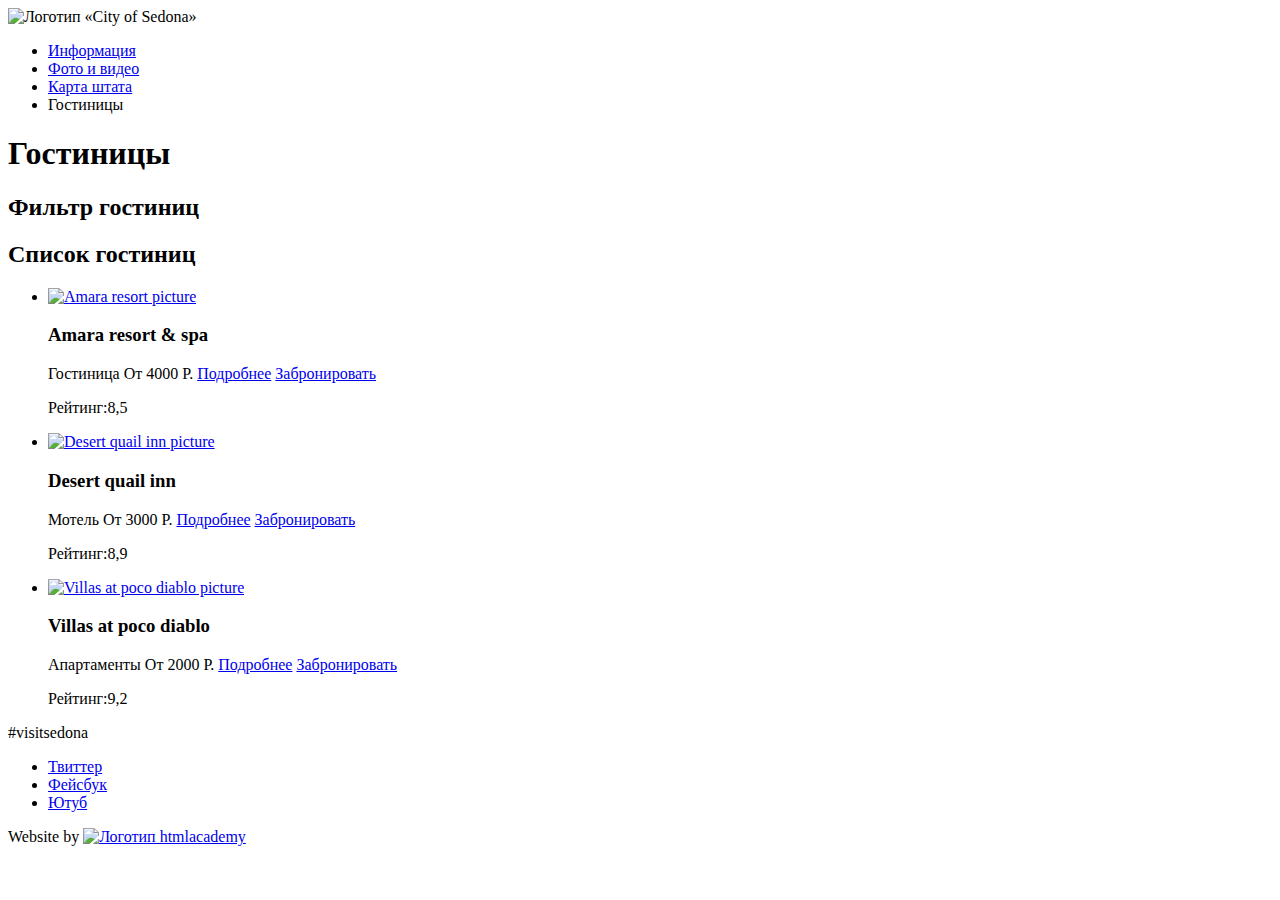
==== catalog.html @ 20806838 "редактирование разметки catalog.html" ====
<!DOCTYPE html>
<html lang="en">
<head>
	<meta charset="UTF-8">
	<title>Sedona-hotels</title>
</head>
<body>
  <div class="page-wrapper">
    <header class="main-header">
  	  <a class="main-header-logo">
	      <img src="#" width="" height="" alt="Логотип «City of Sedona»">
	    </a>
	    <nav class="main-naviagtion">
	      <ul class="site-navigation">
		  	  <li><a href="#">Информация</a></li>
		  	  <li><a href="#">Фото и видео</a></li>
		  	  <li><a href="#">Карта штата</a></li>
		  	  <li><a>Гостиницы</a></li>
		    </ul>
	    </nav>
    </header> 
  </div>
  <main>
  	<h1 class="page-title visually-hidden">Гостиницы</h1>
    <section class="hotel-filters">
      <h2 class="visually-hidden">Фильтр гостиниц</h2>
      <!-- Здесь будет форма -->
    </section>
   

    <section class="catalog" >
      <h2 class="visually-hidden">Список гостиниц</h2>
      <ul class="catalog-list">
        <li class="catalog-item">
          <a clas="catalog-item-image" href="#">
            <img src="#" width="" height="" alt="Amara resort picture">
          </a>
          <div class="catalog-item-info">
            <h3 class="catalog-item-title">Amara resort & spa</h3>
            Гостиница
            От 4000 Р.
            <a class="btn" href="#">Подробнее</a>
            <a class="btn btn-dark" href="#">Забронировать</a>
          </div>
          <p class="catalog-item-rating"><span class="catalog-item-stars"></span>Рейтинг:8,5</p>
        </li>
        <li class="catalog-item">
          <a href="#">
            <img src="#" width="" height="" alt="Desert quail inn picture">
          </a>
          <div class="catalog-item-info">
            <h3 class="catalog-item-title">Desert quail inn</h3>
            Мотель
            От 3000 Р.
            <a class="btn" href="#">Подробнее</a>
            <a class="btn btn-dark" href="#">Забронировать</a>
          </div>	
          <p class="catalog-item-rating"><span class="catalog-item-stars"></span>Рейтинг:8,9</p>
        </li>
        <li class="catalog-item">
          <a href="#">
            <img src="#" width="" height="" alt="Villas at poco diablo picture">
          </a>
          <div class="catalog-item-info">
            <h3 class="catalog-item-title">Villas at poco diablo</h3>
            Апартаменты
            От 2000 Р.
            <a class="btn" href="#">Подробнее</a>
            <a class="btn btn-dark" href="#">Забронировать</a>
          </div>	
          <p class="catalog-item-rating"><span class="catalog-item-stars"></span>Рейтинг:9,2</p>
        </li>
      </ul>
    </section>
  </main>
  <footer class="main-footer">
  	 <p class="footer-hashtag">#visitsedona</p>
      <div class="social-list">
  	    <ul>
  		  <li><a class="social-link social-link-tw" href="#">Твиттер</a></li>
  		  <li><a class="social-link social-link-fb" href="#">Фейсбук</a></li>
  		  <li><a class="social-link social-link-yt" href="#">Ютуб</a></li>
  		</ul>
      </div>
      <p class="footer-copyright">
      	Website by
      	<a class="main-footer-logo" href="https://htmlacademy.ru">
      		<img src="#"  width="" height="" alt="Логотип htmlacademy">
      	</a>
      </p>
  </footer>
</body>
</html>
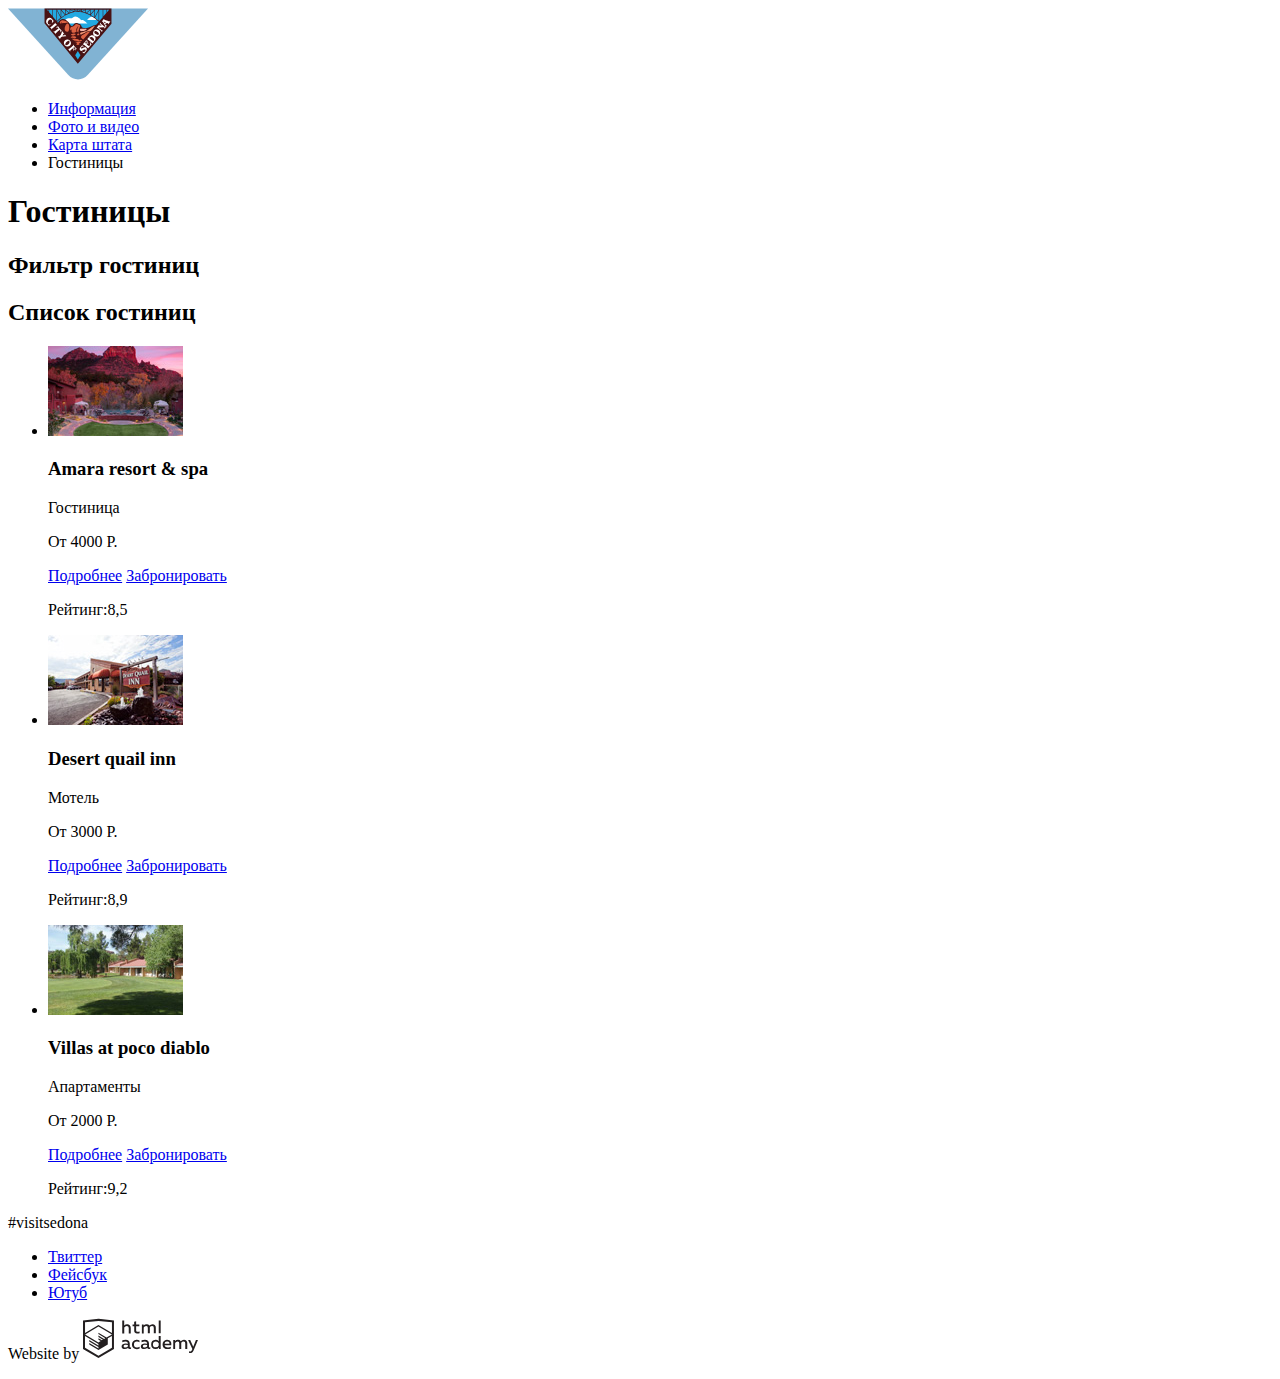
==== commit 7977774c: "catalog.html" ====
--- a/catalog.html
+++ b/catalog.html
@@ -8,7 +8,7 @@
   <div class="page-wrapper">
     <header class="main-header">
   	  <a class="main-header-logo">
-	      <img src="#" width="" height="" alt="Логотип «City of Sedona»">
+	      <img src="img/logo-sedona.svg" width="140" height="72" alt="Логотип «City of Sedona»">
 	    </a>
 	    <nav class="main-naviagtion">
 	      <ul class="site-navigation">
@@ -32,13 +32,13 @@
       <h2 class="visually-hidden">Список гостиниц</h2>
       <ul class="catalog-list">
         <li class="catalog-item">
-          <a clas="catalog-item-image" href="#">
-            <img src="#" width="" height="" alt="Amara resort picture">
+          <a class="catalog-item-image" href="#">
+            <img src="img/amara-hotel.jpg" width="135" height="90" alt="Amara resort picture">
           </a>
           <div class="catalog-item-info">
             <h3 class="catalog-item-title">Amara resort & spa</h3>
-            Гостиница
-            От 4000 Р.
+            <p>Гостиница</p>
+            <p>От 4000 Р.</p>
             <a class="btn" href="#">Подробнее</a>
             <a class="btn btn-dark" href="#">Забронировать</a>
           </div>
@@ -46,12 +46,12 @@
         </li>
         <li class="catalog-item">
           <a href="#">
-            <img src="#" width="" height="" alt="Desert quail inn picture">
+            <img src="img/desert-hotel.jpg" width="135" height="90" alt="Desert quail inn picture">
           </a>
           <div class="catalog-item-info">
             <h3 class="catalog-item-title">Desert quail inn</h3>
-            Мотель
-            От 3000 Р.
+            <p>Мотель</p>
+            <p>От 3000 Р.</p>
             <a class="btn" href="#">Подробнее</a>
             <a class="btn btn-dark" href="#">Забронировать</a>
           </div>	
@@ -59,12 +59,12 @@
         </li>
         <li class="catalog-item">
           <a href="#">
-            <img src="#" width="" height="" alt="Villas at poco diablo picture">
+            <img src="img/villas-hotel.jpg" width="135" height="90" alt="Villas at poco diablo picture">
           </a>
           <div class="catalog-item-info">
             <h3 class="catalog-item-title">Villas at poco diablo</h3>
-            Апартаменты
-            От 2000 Р.
+            <p>Апартаменты</p>
+            <p>От 2000 Р.</p>
             <a class="btn" href="#">Подробнее</a>
             <a class="btn btn-dark" href="#">Забронировать</a>
           </div>	
@@ -76,7 +76,7 @@
   <footer class="main-footer">
   	 <p class="footer-hashtag">#visitsedona</p>
       <div class="social-list">
-  	    <ul>
+  	    <ul class="social-list">
   		  <li><a class="social-link social-link-tw" href="#">Твиттер</a></li>
   		  <li><a class="social-link social-link-fb" href="#">Фейсбук</a></li>
   		  <li><a class="social-link social-link-yt" href="#">Ютуб</a></li>
@@ -84,8 +84,8 @@
       </div>
       <p class="footer-copyright">
       	Website by
-      	<a class="main-footer-logo" href="https://htmlacademy.ru">
-      		<img src="#"  width="" height="" alt="Логотип htmlacademy">
+      	<a href="https://htmlacademy.ru">
+      		<img src="img/logo-htmlacademy.svg"  width="115" height="41" alt="Логотип htmlacademy">
       	</a>
       </p>
   </footer>
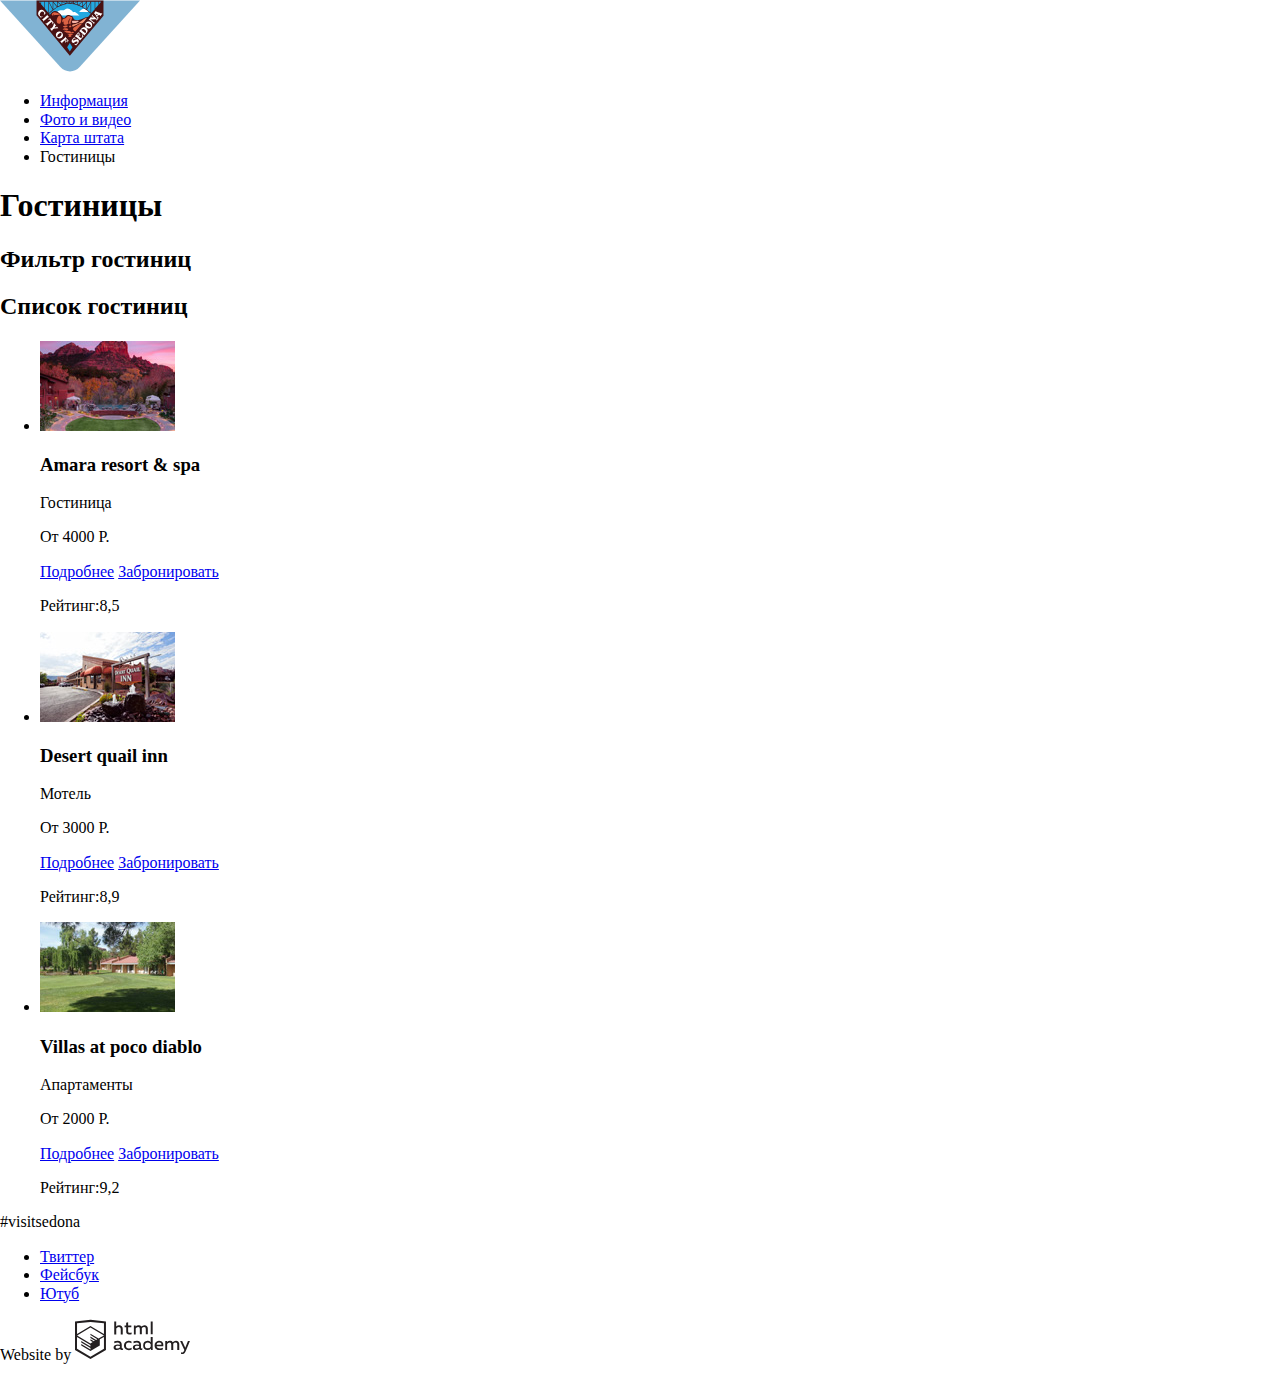
==== commit 2d370bc1: "13. Основное задание: начинаем базовую стилизацию личного проекта" ====
--- a/catalog.html
+++ b/catalog.html
@@ -3,6 +3,9 @@
 <head>
 	<meta charset="UTF-8">
 	<title>Sedona-hotels</title>
+  <link href="https://fonts.googleapis.com/css?family=PT+Sans:400,700&amp;subset=cyrillic" rel="stylesheet">
+  <link rel="stylesheet" href="css/normalize.css">
+  <link rel="stylesheet" href="css/style.css">
 </head>
 <body>
   <div class="page-wrapper">
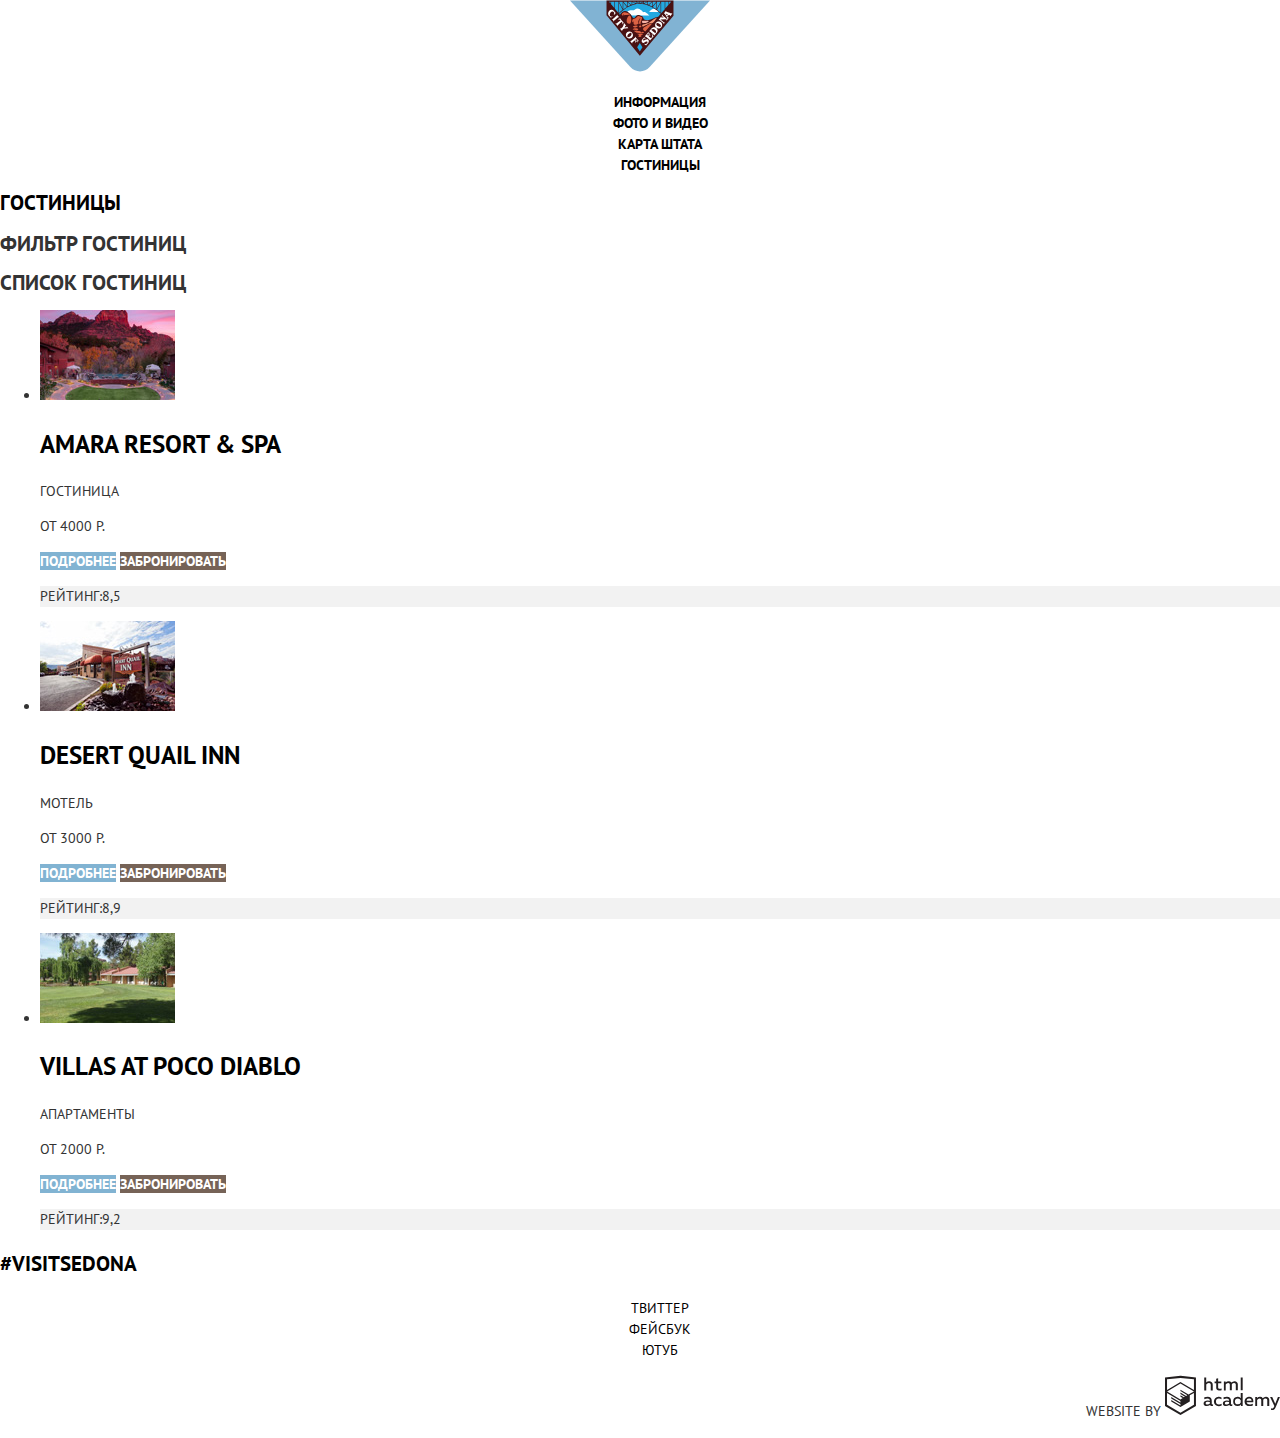
==== commit c38a7856: "13. Основное задание: начинаем базовую стилизацию личного проекта" ====
--- a/catalog.html
+++ b/catalog.html
@@ -39,7 +39,9 @@
             <img src="img/amara-hotel.jpg" width="135" height="90" alt="Amara resort picture">
           </a>
           <div class="catalog-item-info">
-            <h3 class="catalog-item-title">Amara resort & spa</h3>
+            <a class="catalog-item-title" href="#">
+              <h3 >Amara resort & spa</h3>
+            </a>
             <p>Гостиница</p>
             <p>От 4000 Р.</p>
             <a class="btn" href="#">Подробнее</a>
@@ -52,7 +54,9 @@
             <img src="img/desert-hotel.jpg" width="135" height="90" alt="Desert quail inn picture">
           </a>
           <div class="catalog-item-info">
-            <h3 class="catalog-item-title">Desert quail inn</h3>
+            <a class="catalog-item-title" href="#">
+              <h3>Desert quail inn</h3>
+            </a>
             <p>Мотель</p>
             <p>От 3000 Р.</p>
             <a class="btn" href="#">Подробнее</a>
@@ -65,7 +69,9 @@
             <img src="img/villas-hotel.jpg" width="135" height="90" alt="Villas at poco diablo picture">
           </a>
           <div class="catalog-item-info">
-            <h3 class="catalog-item-title">Villas at poco diablo</h3>
+            <a class="catalog-item-title" href="">
+              <h3>Villas at poco diablo</h3>
+            </a>
             <p>Апартаменты</p>
             <p>От 2000 Р.</p>
             <a class="btn" href="#">Подробнее</a>
@@ -78,7 +84,7 @@
   </main>
   <footer class="main-footer">
   	 <p class="footer-hashtag">#visitsedona</p>
-      <div class="social-list">
+      <div class="footer-social">
   	    <ul class="social-list">
   		  <li><a class="social-link social-link-tw" href="#">Твиттер</a></li>
   		  <li><a class="social-link social-link-fb" href="#">Фейсбук</a></li>
--- a/css/style.css
+++ b/css/style.css
@@ -0,0 +1,211 @@
+body {
+  margin: 0;
+  padding: 0;
+
+  font-family: 'PT Sans', 'Arial', sans-serif;
+  font-size: 14px;
+  line-height: 21px;
+  font-weight: 400;
+  color: #333333;
+  text-transform: uppercase;
+}
+
+a {
+  text-decoration: none;
+}
+
+.btn {
+  font-weight: 700;
+  color: #ffffff;
+  background-color: #81b3d2;
+}
+
+.btn:hover,
+.btn:focus {
+  background-color: #669ec0;
+}
+
+.btn:active {
+  background-color: #5496bd;
+}
+
+
+.btn-dark {
+  background-color: #766357;
+}
+
+
+.btn-dark:hover,
+.btn-dark:focus {
+  background-color: #604e43;
+}
+
+.btn-dark:active {
+  background-color: #503e33;
+}
+
+.page-wrapper {
+  text-align: center;
+}
+
+
+.site-navigation {
+  font-weight: 700;
+  color: #000000;
+  list-style: none;
+
+  background-color: #ffffff;
+}
+
+.site-navigation a {
+  color: #000000;
+}
+
+
+
+.site-navigation a:hover,
+.site-navigation a:focus {
+  color: #81b3d2;
+}
+
+.site-navigation a:active {
+  color: rgba(0, 0, 0, 0.3);
+}
+
+.welcome {
+  background-image: url(../img/welcome-bg.jpg); 
+  background-size: cover;
+}
+
+.page-title {
+  font-size: 21px;
+  line-height: 26px;
+  font-weight: 700;
+  color: #000000;
+}
+
+.intro {
+  text-align: center;
+}
+
+.intro p {
+  line-height: 26px;
+}
+
+.booking {
+  text-align: center;
+}
+
+.booking-title {
+  font-size: 30px;
+  line-height: 36px;
+  font-weight: 700;
+  color: #000000;
+}
+
+.booking p {
+  line-height: 24px;
+}
+
+.booking-btn {
+  font-size: 21px;
+  line-height: 26px;
+}
+
+
+.booking-search {
+  line-height: 26px;
+  font-weight: 700;
+  color: #000000;
+}
+
+.booking-field input,
+.booking-field-half input {
+  font: inherit;
+  text-transform: uppercase;
+
+  border: 2px solid #f2f2f2;
+  background-color: #f2f2f2;
+}
+
+.booking-field input:hover,
+.booking-field-half input:hover {
+  border: 2px solid #ebebeb;
+  background-color: #ebebeb;
+}
+
+.booking-field input:focus,
+.booking-field-half input:focus {
+  outline: none;
+  border: 2px solid #e5e5e5;
+  background-color: #ffffff;
+
+}
+
+.booking-form-btn {
+  font-size: 21px;
+  line-height: 26px;
+  font-weight: 700;
+  color: #ffffff;
+
+  border: none;
+  background-color: #81b3d2;
+}
+
+.booking-form-btn:hover,
+.booking-form-btn:focus{
+  background-color: #669ec0;
+}
+
+.booking-form-btn:active {
+  background-color: #5496bd;
+}
+
+.footer-hashtag {
+  font-size: 21px;
+  line-height: 26px;
+  font-weight: 700;
+  color: #000000;
+}
+
+.footer-social {
+  text-align: center;
+}
+
+.social-link {
+  color: #000000;
+}
+
+.social-list  {
+  list-style: none;
+}
+
+
+.footer-copyright {
+  line-height: 26px;
+  text-align: right;
+}
+
+.copyright:hover {
+  color: #81b3d2;
+}
+
+.catalog-item-title {
+  font-size: 21px;
+  line-height: 26px;
+  color: #000000;
+}
+
+.catalog-item-title:hover,
+.catalog-item-title:focus {
+  color: #81b3d2; 
+}
+
+.catalog-item-title:active {
+  color: rgba(0, 0, 0, 0.3);
+}
+
+
+.catalog-item-rating {
+  background-color: #f2f2f2;
+}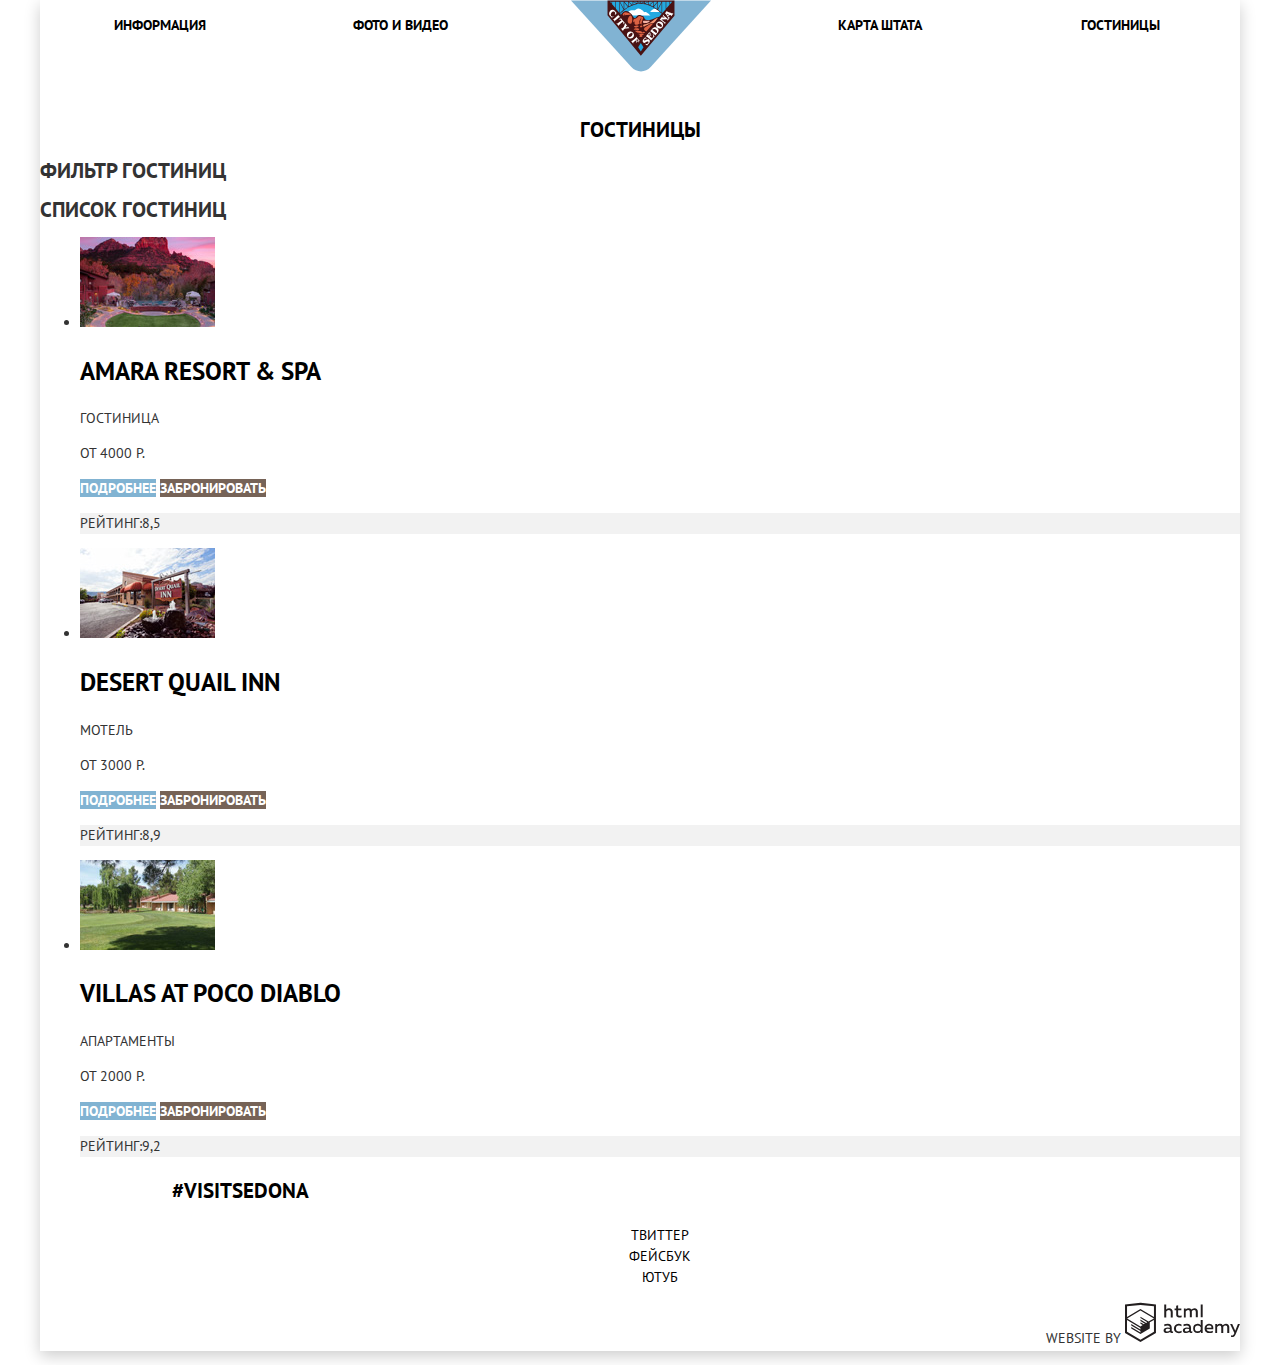
==== commit 168b3ccf: "первая отправка на предзащиту" ====
--- a/catalog.html
+++ b/catalog.html
@@ -22,12 +22,12 @@
 		    </ul>
 	    </nav>
     </header> 
-  </div>
   <main>
   	<h1 class="page-title visually-hidden">Гостиницы</h1>
     <section class="hotel-filters">
       <h2 class="visually-hidden">Фильтр гостиниц</h2>
       <!-- Здесь будет форма -->
+      
     </section>
    
 
@@ -98,5 +98,6 @@
       	</a>
       </p>
   </footer>
+  </div>
 </body>
 </html>--- a/css/style.css
+++ b/css/style.css
@@ -10,6 +10,7 @@
   text-transform: uppercase;
 }
 
+
 a {
   text-decoration: none;
 }
@@ -29,11 +30,9 @@
   background-color: #5496bd;
 }
 
-
 .btn-dark {
   background-color: #766357;
 }
-
 
 .btn-dark:hover,
 .btn-dark:focus {
@@ -45,11 +44,29 @@
 }
 
 .page-wrapper {
-  text-align: center;
-}
-
+  /*text-align: center;*/
+  position: relative;
+  width: 1200px;
+  margin: 0 auto;
+  box-shadow: 0 5px 15px 0 rgba(0, 1, 1, 0.2);
+}
+
+.main-header-logo {
+  position: absolute;
+  left: 50%;
+  margin-left: -69px;
+}
+
+/*.main-navigation {
+  position: relative;
+}*/
 
 .site-navigation {
+  margin: 0;
+  padding-left: 0;
+  display: flex;
+  flex-wrap: wrap;
+
   font-weight: 700;
   color: #000000;
   list-style: none;
@@ -57,11 +74,20 @@
   background-color: #ffffff;
 }
 
+.site-navigation li {
+  width: 240px;
+  padding-top: 15px;
+  padding-bottom: 20px;
+  text-align: center;
+}
+
+.site-navigation li:nth-child(3) {
+  margin: 0 0 0 auto;
+}
+
 .site-navigation a {
   color: #000000;
 }
-
-
 
 .site-navigation a:hover,
 .site-navigation a:focus {
@@ -73,30 +99,161 @@
 }
 
 .welcome {
-  background-image: url(../img/welcome-bg.jpg); 
-  background-size: cover;
+  margin: 0;
+  background-image: url("../img/picture-mask.png"), url(../img/welcome-bg.jpg); 
+  background-repeat: no-repeat;
+  background-position: 0 451px, 0 -56px;
+  padding-top: 76px;
+  min-height: 433px;
+  text-align: center;
+}
+
+.intro {
+  text-align: center;
+}
+
+.intro p {
+  margin: 0;
+  margin-top: 28px;
+  line-height: 26px;
 }
 
 .page-title {
-  font-size: 21px;
-  line-height: 26px;
-  font-weight: 700;
-  color: #000000;
-}
-
-.intro {
-  text-align: center;
-}
-
-.intro p {
-  line-height: 26px;
-}
+  width: 440px;
+  margin: 0 auto;
+  text-align: center;
+  padding-top: 61px;
+
+  font-size: 21px;
+  line-height: 26px;
+  font-weight: 700;
+  color: #000000;
+}
+
+.features {
+  margin: 0;
+  text-align: center;
+}
+
+.features p {
+  font-weight: 400;
+  color: #333333;
+}
+
+.features-item-big {
+  display: flex;
+  flex-wrap: wrap;
+  min-height: 256px;
+}
+
+.features-item-description {
+  box-sizing: border-box;
+  padding: 40px 60px 59px;
+  width: 400px;
+  background-color: #81b3d2;
+}
+
+.features-item-description h3 {
+  font-size: 21px;
+  line-height: 21px;
+  font-weight: 700;
+  color: #ffffff;
+  margin: 0;
+}
+
+.features-item-description p {
+  font-size: 14px;
+  line-height: 21px;
+  font-weight: 400;
+  color: #ffffff;
+}
+
+.features-item-img {
+  width: 800px;
+}
+
+.features-item-img img {
+  display: block;
+}
+
+.features-item-small {
+  box-sizing: border-box;
+  padding: 50px 71px 63px;
+  width: 400px;
+  background-color: #eeeeee;
+}
+
+.features-item-small h3 {
+  font-size: 21px;
+  line-height: 21px;
+  font-weight: 700;
+  margin: 0;
+}
+
+.features-list {
+  display: flex;
+  flex-wrap: wrap;
+  list-style: none;
+  padding-left: 0;
+  margin: 0;
+}
+
+.features-secondary-list {
+  padding: 0;
+  list-style: none;
+  display: flex;
+}
+
+.secondary-list {
+  display: flex;
+    flex-wrap: wrap;
+    margin: 0;
+    padding-left: 0;
+    list-style: none;
+    background-color: #ffffff;
+}
+
+.secondary-list-item {
+  box-sizing: border-box;
+    padding: 161px 55px 85px;
+    width: 400px;
+}
+
+.secondary-list-item h4 {
+  font-size: 21px;
+  line-height: 21px;
+  font-weight: 700;
+  margin: 0;
+}
+
+.secondary-list li:first-child {
+  background-image: url("../img/house-symbol.svg");
+  background-repeat: no-repeat;
+  background-position: 50% 60px;
+}
+
+.secondary-list li:nth-child(2) {
+  background-image: url("../img/burger-symbol.svg");
+  background-repeat: no-repeat;
+  background-position: 50% 60px;
+}
+
+.secondary-list li:last-child {
+  background-image: url("../img/gift-symbol.svg");
+  background-repeat: no-repeat;
+  background-position: 50% 60px;
+}
+
+
+
 
 .booking {
   text-align: center;
 }
 
 .booking-title {
+  margin-top: 47px;
+
   font-size: 30px;
   line-height: 36px;
   font-weight: 700;
@@ -108,16 +265,35 @@
 }
 
 .booking-btn {
-  font-size: 21px;
-  line-height: 26px;
+  margin: 0;
+  margin-top: 47px;
+  width: 568px;
+  height: 86px;
+
+  font-size: 21px;
+  line-height: 26px;
+  text-transform: uppercase;
+
+  border: none;
 }
 
 
 .booking-search {
-  line-height: 26px;
-  font-weight: 700;
-  color: #000000;
-}
+  margin: 0 auto;
+  width: 568px;
+  height: 395px;
+  position: relative;
+
+  background-color: #ffffff;
+  line-height: 26px;
+  box-shadow: 0 7px 15px 0 rgba(0, 1, 1, 0.15); 
+}
+
+.booking-field label {
+ padding-left: 55px;
+}
+
+
 
 .booking-field input,
 .booking-field-half input {
@@ -143,17 +319,23 @@
 }
 
 .booking-form-btn {
+  width: 458px;
+  height: 58px;
+  margin-left: 55px;
+  margin-top: 55px;
+
   font-size: 21px;
   line-height: 26px;
   font-weight: 700;
   color: #ffffff;
+  text-transform: uppercase;
 
   border: none;
   background-color: #81b3d2;
 }
 
 .booking-form-btn:hover,
-.booking-form-btn:focus{
+.booking-form-btn:focus {
   background-color: #669ec0;
 }
 
@@ -162,6 +344,9 @@
 }
 
 .footer-hashtag {
+  width: 400px;
+  text-align: center;
+
   font-size: 21px;
   line-height: 26px;
   font-weight: 700;
@@ -182,14 +367,67 @@
 
 
 .footer-copyright {
+
   line-height: 26px;
   text-align: right;
 }
 
-.copyright:hover {
-  color: #81b3d2;
-}
-
+
+.hotel-filter-group input[type="checkbox"]:checked,
+.hotel-filter-group input[type="checkbox"]:not(:checked) {
+    position: absolute;
+    left: -9999px;
+}
+
+.hotel-filter-group input[type="checkbox"]:checked + label,
+.hotel-filter-group input[type="checkbox"]:not(:checked) + label,
+.hotel-filter-group input[type="radio"]:checked + label,
+.hotel-filter-group input[type="radio"]:not(:checked) + label {
+
+    position: relative;
+    padding-left: 53px;
+    padding-top: 2px;
+    line-height: 20px;
+    cursor: pointer;
+    margin-bottom: 26px;
+}
+
+.hotel-filter-group input[type="checkbox"]:checked + label:before,
+.hotel-filter-group input[type="checkbox"]:not(:checked) + label:before {
+    content: "";
+    position: absolute;
+    left: 14px;
+    top: 3px;
+    width: 25px;
+    height: 25px;
+    background: url(../img/checkbox-off.svg) no-repeat;
+
+}
+
+.hotel-filter-group input[type="checkbox"]:checked + label:after,
+.hotel-filter-group input[type="checkbox"]:not(:checked) + label:after {
+    content: "";
+    position: absolute;
+    left: 14px;
+    top: 3px;
+    width: 25px;
+    height: 25px;
+    background: url(../img/checkbox-on.svg) no-repeat;
+}
+
+.hotel-filter-group input[type="checkbox"]:not(:checked) + label:after {
+    opacity: 0;
+}
+
+.hotel-filter-group input[type="checkbox"]:checked + label:after {
+    opacity: 1;
+}
+
+/****/
+.hotel-filter-group label {
+    display: block;
+    position: relative;
+}
 .catalog-item-title {
   font-size: 21px;
   line-height: 26px;
@@ -208,4 +446,24 @@
 
 .catalog-item-rating {
   background-color: #f2f2f2;
-}+}
+
+
+/*сетка
+.site-navigation {
+  display:flex;
+  margin: 0;
+  padding: 0;
+}
+
+.site-navigation li {
+  width: 20%;
+}
+
+.site-navigation li:nth-child(2) {
+  margin-right: 20%;
+}*/
+
+
+
+
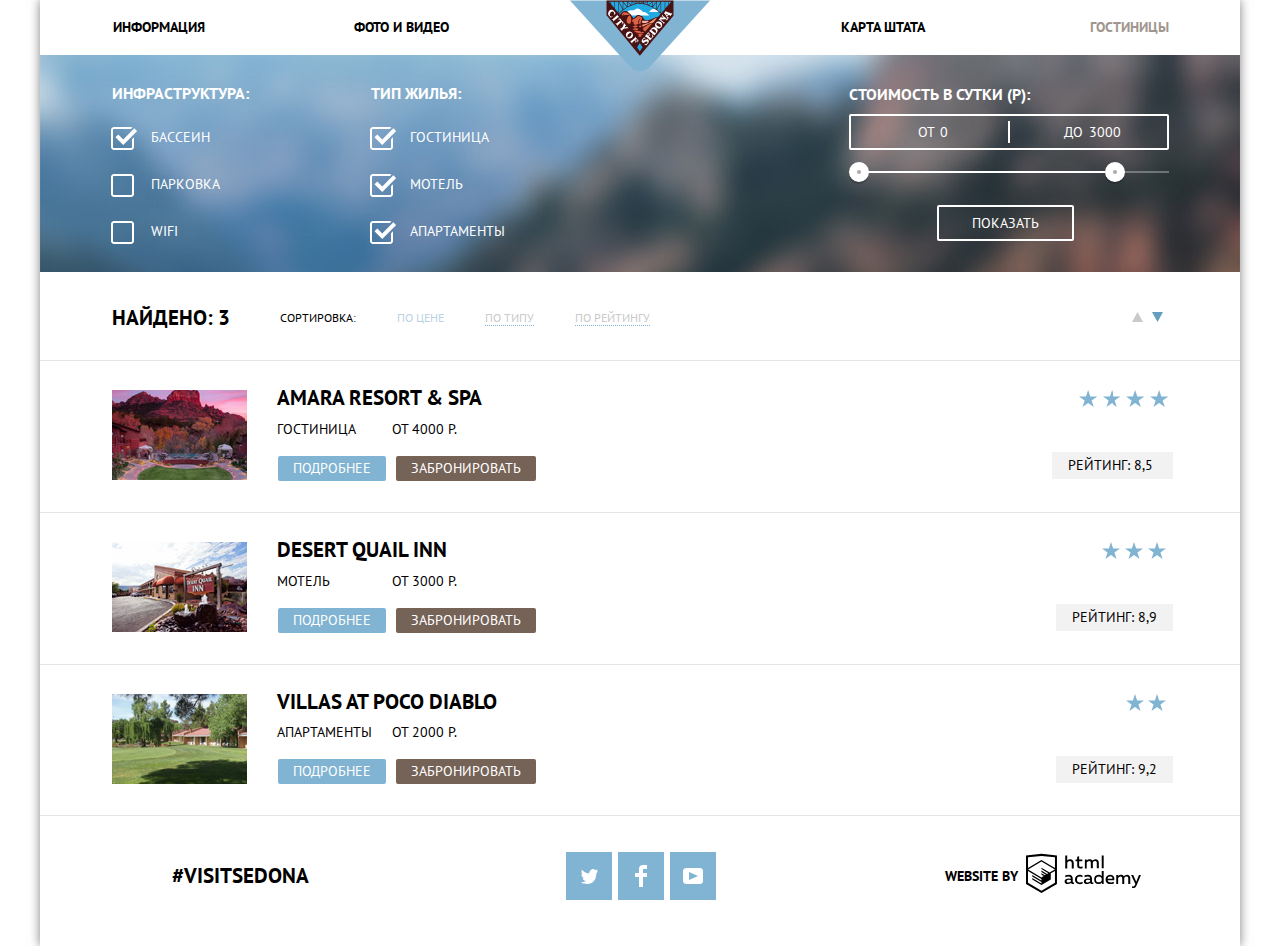
==== commit f3cdd2ab: "Первая отправка на защиту" ====
--- a/catalog.html
+++ b/catalog.html
@@ -1,103 +1,178 @@
 <!DOCTYPE html>
 <html lang="en">
-<head>
-	<meta charset="UTF-8">
-	<title>Sedona-hotels</title>
-  <link href="https://fonts.googleapis.com/css?family=PT+Sans:400,700&amp;subset=cyrillic" rel="stylesheet">
-  <link rel="stylesheet" href="css/normalize.css">
-  <link rel="stylesheet" href="css/style.css">
-</head>
-<body>
-  <div class="page-wrapper">
-    <header class="main-header">
-  	  <a class="main-header-logo">
-	      <img src="img/logo-sedona.svg" width="140" height="72" alt="Логотип «City of Sedona»">
-	    </a>
-	    <nav class="main-naviagtion">
-	      <ul class="site-navigation">
-		  	  <li><a href="#">Информация</a></li>
-		  	  <li><a href="#">Фото и видео</a></li>
-		  	  <li><a href="#">Карта штата</a></li>
-		  	  <li><a>Гостиницы</a></li>
-		    </ul>
-	    </nav>
-    </header> 
-  <main>
-  	<h1 class="page-title visually-hidden">Гостиницы</h1>
-    <section class="hotel-filters">
-      <h2 class="visually-hidden">Фильтр гостиниц</h2>
-      <!-- Здесь будет форма -->
-      
-    </section>
-   
-
-    <section class="catalog" >
-      <h2 class="visually-hidden">Список гостиниц</h2>
-      <ul class="catalog-list">
-        <li class="catalog-item">
-          <a class="catalog-item-image" href="#">
-            <img src="img/amara-hotel.jpg" width="135" height="90" alt="Amara resort picture">
-          </a>
-          <div class="catalog-item-info">
-            <a class="catalog-item-title" href="#">
-              <h3 >Amara resort & spa</h3>
-            </a>
-            <p>Гостиница</p>
-            <p>От 4000 Р.</p>
-            <a class="btn" href="#">Подробнее</a>
-            <a class="btn btn-dark" href="#">Забронировать</a>
-          </div>
-          <p class="catalog-item-rating"><span class="catalog-item-stars"></span>Рейтинг:8,5</p>
-        </li>
-        <li class="catalog-item">
-          <a href="#">
-            <img src="img/desert-hotel.jpg" width="135" height="90" alt="Desert quail inn picture">
-          </a>
-          <div class="catalog-item-info">
-            <a class="catalog-item-title" href="#">
-              <h3>Desert quail inn</h3>
-            </a>
-            <p>Мотель</p>
-            <p>От 3000 Р.</p>
-            <a class="btn" href="#">Подробнее</a>
-            <a class="btn btn-dark" href="#">Забронировать</a>
-          </div>	
-          <p class="catalog-item-rating"><span class="catalog-item-stars"></span>Рейтинг:8,9</p>
-        </li>
-        <li class="catalog-item">
-          <a href="#">
-            <img src="img/villas-hotel.jpg" width="135" height="90" alt="Villas at poco diablo picture">
-          </a>
-          <div class="catalog-item-info">
-            <a class="catalog-item-title" href="">
-              <h3>Villas at poco diablo</h3>
-            </a>
-            <p>Апартаменты</p>
-            <p>От 2000 Р.</p>
-            <a class="btn" href="#">Подробнее</a>
-            <a class="btn btn-dark" href="#">Забронировать</a>
-          </div>	
-          <p class="catalog-item-rating"><span class="catalog-item-stars"></span>Рейтинг:9,2</p>
-        </li>
-      </ul>
-    </section>
-  </main>
-  <footer class="main-footer">
-  	 <p class="footer-hashtag">#visitsedona</p>
-      <div class="footer-social">
-  	    <ul class="social-list">
-  		  <li><a class="social-link social-link-tw" href="#">Твиттер</a></li>
-  		  <li><a class="social-link social-link-fb" href="#">Фейсбук</a></li>
-  		  <li><a class="social-link social-link-yt" href="#">Ютуб</a></li>
-  		</ul>
-      </div>
-      <p class="footer-copyright">
-      	Website by
-      	<a href="https://htmlacademy.ru">
-      		<img src="img/logo-htmlacademy.svg"  width="115" height="41" alt="Логотип htmlacademy">
-      	</a>
-      </p>
-  </footer>
-  </div>
-</body>
+	<head>
+		<meta charset="UTF-8">
+		<title>Sedona-hotels</title>
+		<link href="https://fonts.googleapis.com/css?family=PT+Sans:400,700&amp;subset=cyrillic" rel="stylesheet">
+		<link rel="stylesheet" href="css/normalize.css">
+		<link rel="stylesheet" href="css/style.css">
+	</head>
+	<body>
+		<div class="page-wrapper">
+			<header>
+				<nav class="main-navigation">
+					<a class="main-header-logo" href="index.html">
+						<img src="img/logo-sedona.svg" width="140" height="72" alt="Логотип «City of Sedona»">
+					</a>
+					<ul class="site-navigation">
+						<li class="site-navigation-item"><a href="#">Информация</a></li>
+						<li class="site-navigation-item"><a href="#">Фото и видео</a></li>
+						<li class="site-navigation-item"><a href="#">Карта штата</a></li>
+						<li class="site-navigation-item active"><a>Гостиницы</a></li>
+					</ul>  
+				</nav>
+			</header> 
+            <section class="hotel-filter">
+				<form action="https://echo.htmlacademy.ru/" method="get" class="hotel-filter-form">
+					<div class="hotel-filter-items">
+						<h2 class="hotel-filter-title">Инфраструктура: </h2>
+						<input class="checkbox" type="checkbox" name="pool" id="pool" checked>
+						<label for="pool">Бассеин</label>
+						<input class="checkbox" type="checkbox" name="parking" id="parking">
+						<label for="parking">Парковка</label>
+						<input class="checkbox" type="checkbox" name="wifi" id="wifi">
+						<label for="wifi">Wifi</label>
+					</div>
+					<div class="hotel-filter-items">
+						<h2 class="hotel-filter-title">Тип жилья: </h2>
+						<input class="checkbox" type="checkbox" name="hotel" id="hotel" checked>
+						<label for="hotel">Гостиница</label>
+						<input class="checkbox" type="checkbox" name="motel" id="motel" checked>
+						<label for="motel">Мотель</label>
+						<input class="checkbox" type="checkbox" name="apartment" id="apartment" checked>
+						<label for="apartment">Апартаменты</label>
+					</div>
+					<div class="price-per-day">
+						<div class="price-filter-title">Стоимость в сутки (р):</div>
+						<div class="price-indicator">
+							<label class="min-price">от <input type="text" name="min-price" value="0"></label>
+							<label class="max-price">до <input type="text" name="max-price" value="3000"></label>
+						</div>
+						<div class="price-range">
+							<div class="scale">
+								<div class="bar"></div>
+							</div>
+							<div class="range-btn range-btn-min"></div>
+							<div class="range-btn range-btn-max"></div>
+						</div>
+						<button class="result-btn" type="submit">Показать</button>
+					</div>
+				</form>
+			    <div class="sorting">
+					<h2 class="hotel-sorting-title">Найдено: 3</h2>
+					<p>Сортировка:</p>
+					<ul class="sorting-list">
+						<li><a class="sorting-item active" href="#">По цене</a></li>
+						<li><a class="sorting-item" href="#">По типу</a></li>
+						<li><a class="sorting-item" href="#">По рейтингу</a></li>
+					</ul>
+					<div class="sorting-pointers">
+						<a href="#" class="pointer pointer-up" aria-label="По возрастанию"><svg xmlns="http://www.w3.org/2000/svg" width="11" height="10" viewBox="0 0 11 10">
+                            <path d="M5.5 0L0 10h11z" /></svg>
+						</a>
+						<a href="#" class="pointer pointer-down active" aria-label="По убыванию"><svg xmlns="http://www.w3.org/2000/svg" width="11" height="10" viewBox="0 0 11 10">
+                            <path d="M5.5 10L0 0h11" /></svg></a>
+					</div>
+				</div>
+            </section>
+            <section class="hotels-catalog" >
+				<ul class="catalog-list">
+					<li class="catalog-item">
+						<a class="catalog-item-image" href="#">
+							<img src="img/amara-hotel.jpg" width="135" height="90" alt="Amara resort picture">
+						</a>
+						<div class="catalog-item-info">
+							<h2 class="catalog-item-title" >
+								<a href="#">Amara resort & spa</a>
+							</h2>
+                           <span>Гостиница</span>
+                           <span>От 4000 Р.</span>
+                           <a class="btn" href="#">Подробнее</a>
+                           <a class="btn btn-dark" href="#">Забронировать</a>
+						</div>
+						<div class="hotels-rating">
+							<div class="rating">
+								<span class="catalog-item-stars" aria-label="Четыре звезды"></span>
+							</div>
+							<p class="catalog-item-rating">Рейтинг: 8,5</p>
+						</div>
+					</li>
+					<li class="catalog-item">
+						<a class="catalog-item-image" href="#">
+							<img src="img/desert-hotel.jpg" width="135" height="90" alt="Desert quail inn picture">
+						</a>
+						<div class="catalog-item-info">
+							<h2 class="catalog-item-title" >
+								<a href="#">Desert quail inn</a>
+							</h2>
+                           <span>Мотель</span>
+                           <span>От 3000 Р.</span>
+                           <a class="btn" href="#">Подробнее</a>
+                           <a class="btn btn-dark" href="#">Забронировать</a>
+						</div>
+						<div class="hotels-rating">
+							<div class="rating">
+								<span class="catalog-item-stars three-stars" aria-label="Три звезды"></span>
+							</div>
+							<p class="catalog-item-rating">Рейтинг: 8,9</p>
+						</div>
+					</li>
+					<li class="catalog-item">
+						<a class="catalog-item-image" href="#">
+							<img src="img/villas-hotel.jpg" width="135" height="90" alt="Villas at poco diablo picture">
+						</a>
+						<div class="catalog-item-info">
+							<h2 class="catalog-item-title" > 
+								<a href="#">Villas at poco diablo</a>
+							</h2>
+                           <span>Апартаменты</span>
+                           <span>От 2000 Р.</span>
+                           <a class="btn" href="#">Подробнее</a>
+                           <a class="btn btn-dark" href="#">Забронировать</a>
+						</div>
+						<div class="hotels-rating">
+							<div class="rating">
+								<span class="catalog-item-stars two-stars" aria-label="Две звезды"></span>
+							</div>
+							<p class="catalog-item-rating">Рейтинг: 9,2</p>
+						</div>
+					</li>
+				</ul>
+			</section>
+	       <footer class="main-footer">
+				<p class="footer-hashtag">#visitsedona</p>
+			<ul class="footer-social-list">
+				<li>
+					<a class="social-link twitter" href="#">
+						<svg xmlns="http://www.w3.org/2000/svg" xmlns:xlink="http://www.w3.org/1999/xlink" width="17" height="15" viewBox="0 0 17 15">
+						<path d="M10.95.144c1.685-.496 2.984.27 3.577 1.179.673-.231 1.331-.481 2.011-.708a2.345 2.345 0 0 1-.857 1.768c.685.17 1.304-.491 1.304-.491-.169 1-1.006 1.788-1.563 2.024-.231 6.75-3.175 11.217-10.077 11.082h-.446c-.41 0-4.164-.46-4.898-1.887 2.271.196 3.893-.422 4.693-1.177-.96-.3-2.679-.477-2.979-2.95.349.106.564.228 1.19.119C1.705 8.247.374 7.53.448 5.33c.285.328 1.067.536 1.34.472C1.085 5.561-.182 2.442.894.85c1.818 1.854 3.735 3.606 7.152 3.773C8.254 2.33 9.183.793 10.95.144z" />
+						</svg>
+					</a>
+				</li> 
+				<li>
+					<a class="social-link facebook" href="#">
+						<svg xmlns="http://www.w3.org/2000/svg" width="12" height="22" viewBox="0 0 12 22">
+						<path d="M12 4V0H8a4 4 0 0 0-4 4v4H0v4h4v10h4V12h4V8H8V4h4z" />
+						</svg>
+					</a>
+				</li>
+				<li>
+					<a class="social-link youtube" href="#">
+						<svg xmlns="http://www.w3.org/2000/svg" xmlns:xlink="http://www.w3.org/1999/xlink" width="20" height="16" viewBox="0 0 20 16">
+						<path d="M17 0H3C1.35 0 0 1.35 0 3v10c0 1.65 1.35 3 3 3h14c1.65 0 3-1.35 3-3V3c0-1.65-1.35-3-3-3zM6.027 11.998V4.002L15.014 8l-8.987 3.998z" />
+						</svg>
+					</a>
+				</li>
+			</ul>
+			<p class="footer-copyright">
+				website by
+				<a href="https://htmlacademy.ru">
+					<svg class="htmlacademy" id="Layer_1" data-name="Layer 1" xmlns="http://www.w3.org/2000/svg" viewBox="0 0 108.08 36.85">
+					<path d="M44.61,26.88a2,2,0,0,0,.55-0.1v1.33a3.25,3.25,0,0,1-1.18.21,1.67,1.67,0,0,1-1.67-1,4.84,4.84,0,0,1-3.14,1.08c-1.51,0-2.91-.83-2.91-2.55,0-2.13,2-2.79,3.71-2.79a11.08,11.08,0,0,1,2.17.25v-0.3c0-1-.76-1.77-2.19-1.77a7.42,7.42,0,0,0-3,.64v-1.7a10.21,10.21,0,0,1,3.19-.55c2.36,0,3.81,1.12,3.81,3.65v3a0.54,0.54,0,0,0,.49.59h0.17Zm-6.44-1.13A1.35,1.35,0,0,0,39.63,27h0.11a3.39,3.39,0,0,0,2.41-1V24.58a9.72,9.72,0,0,0-1.81-.21c-1,0-2.16.33-2.16,1.38h0Zm12.36-6.11a5,5,0,0,1,2.57.64V22a4.08,4.08,0,0,0-2.3-.7,2.75,2.75,0,1,0,0,5.49,5,5,0,0,0,2.43-.64v1.71a6.27,6.27,0,0,1-2.76.57A4.21,4.21,0,0,1,46,24.51q0-.21,0-0.41a4.32,4.32,0,0,1,4.18-4.46h0.38Zm12.17,7.24a2,2,0,0,0,.55-0.1v1.33a3.25,3.25,0,0,1-1.18.21,1.67,1.67,0,0,1-1.67-1,4.84,4.84,0,0,1-3.14,1.08c-1.51,0-2.91-.83-2.91-2.55,0-2.13,2-2.79,3.71-2.79a11.08,11.08,0,0,1,2.17.25v-0.3c0-1-.76-1.77-2.19-1.77a7.42,7.42,0,0,0-3,.64v-1.7a10.21,10.21,0,0,1,3.19-.55c2.36,0,3.81,1.12,3.81,3.65v3a0.54,0.54,0,0,0,.49.59h0.17Zm-6.44-1.13A1.35,1.35,0,0,0,57.73,27h0.11a3.39,3.39,0,0,0,2.41-1V24.58a9.72,9.72,0,0,0-1.81-.21c-1.06,0-2.16.33-2.16,1.38h0ZM73,16V28.2H71.35V26.88a3.88,3.88,0,0,1-3.19,1.54,4.4,4.4,0,0,1,0-8.78,3.81,3.81,0,0,1,3,1.3V16H73Zm-4.53,5.22a2.76,2.76,0,1,0,0,5.52A2.86,2.86,0,0,0,71.15,25V23A2.91,2.91,0,0,0,68.49,21.27ZM79,19.64c3.31,0,4.46,2.68,3.92,5.09H76.7c0.21,1.5,1.67,2.11,3.19,2.11a6.11,6.11,0,0,0,2.64-.59v1.6a7.14,7.14,0,0,1-3,.57C77,28.42,74.78,27,74.78,24a4.18,4.18,0,0,1,4-4.39H79Zm0.09,1.54a2.28,2.28,0,0,0-2.44,2.1v0.06H81.3A2,2,0,0,0,79.13,21.18Zm5.73,7V19.87h1.65v1a3.81,3.81,0,0,1,2.78-1.27A2.86,2.86,0,0,1,91.89,21a4.12,4.12,0,0,1,2.91-1.33A3.06,3.06,0,0,1,98,23V28.2h-1.9V23.05a1.59,1.59,0,0,0-1.42-1.75H94.42a2.8,2.8,0,0,0-2.07,1.12V28.2h-1.9V23.05A1.59,1.59,0,0,0,89,21.31H88.8a3,3,0,0,0-2.21,1.29v5.63H84.86Zm21.31-8.33h1.9l-3.91,9.46c-0.9,2.17-2.09,2.86-3.35,2.86a4.76,4.76,0,0,1-1.1-.14V30.46a2.86,2.86,0,0,0,.85.12c0.9,0,1.58-.64,2.07-1.9l0.17-.42-4-8.4h2l2.86,6.29ZM38.73,1.46V6.22a3.81,3.81,0,0,1,2.7-1.14,3.25,3.25,0,0,1,3.44,3.4v5.15H43V8.72a1.81,1.81,0,0,0-1.61-2h-0.3a2.93,2.93,0,0,0-2.32,1.39v5.52h-1.9V1.46h1.9ZM49.94,2.31v3h3V6.91h-3v3.81c0,1.1.5,1.46,1.58,1.46a4.49,4.49,0,0,0,1.69-.33v1.6A6.8,6.8,0,0,1,51,13.8a2.55,2.55,0,0,1-2.86-2.74V6.89H46.58V5.26h1.5V2.74Zm5.4,11.31V5.28H57v1A3.81,3.81,0,0,1,59.77,5a2.86,2.86,0,0,1,2.6,1.33A4.12,4.12,0,0,1,65.28,5,3.06,3.06,0,0,1,68.44,8.4v5.21h-1.9V8.46a1.59,1.59,0,0,0-1.42-1.75H64.89a2.8,2.8,0,0,0-2.07,1.12v5.78h-1.9V8.46A1.59,1.59,0,0,0,59.5,6.71H59.27A3,3,0,0,0,57.06,8v5.63H55.34ZM71.17,1.45H73V13.6H71.17V1.45ZM14.71,0H14.55L0,1.54V28.21l14.55,8.66,14.55-8.66V1.54Zm12.5,27.1L14.55,34.64,1.9,27.12V16.18l12.59,7.5V25L5.86,19.9v1.31l8.68,5.21v1.39L5.87,22.65V24l8.68,5.21,8.75-5.24V18.31L27.2,16V27.12Zm0-12.53-3.48,2-1.6,1L14.51,13v1.31L21,18.23H21l-0.14.09-1,.54-5.37-3.2V17l4.24,2.52-1,.67-3.2-1.9v1.31l2.1,1.24L14.5,22.1,2,14.65,14.51,7.11Zm0-1.32L14.49,5.76,1.91,13.25v-10L14.56,1.92,27.21,3.25v10h0Z" transform="translate(0 -0.02)" />
+					</svg>
+				</a>
+			</p>
+			</footer>
+		</div>
+	</body>
 </html>--- a/css/style.css
+++ b/css/style.css
@@ -1,469 +1,1239 @@
+html {
+    -webkit-box-sizing: border-box;
+    box-sizing: border-box;
+}
+  
+*,
+*::before,
+*::after {
+    -webkit-box-sizing: inherit;
+    box-sizing: inherit;
+}
+
 body {
-  margin: 0;
-  padding: 0;
-
-  font-family: 'PT Sans', 'Arial', sans-serif;
-  font-size: 14px;
-  line-height: 21px;
-  font-weight: 400;
-  color: #333333;
-  text-transform: uppercase;
-}
-
+    margin: 0;
+    padding: 0;
+    font-family: "PT Sans", Arial, sans-serif;
+    font-weight: 400;
+    text-transform: uppercase;
+    font-size: 14px;
+    line-height: 21px;
+}
+
+img {
+    max-width: 100%
+}
+
+.main-navigation {
+    position: relative;
+}
+
+.site-navigation-item {
+    font-weight: 700;
+}
+
+.site-navigation-item.active a {
+    color: #a1968f;
+    pointer-events: none;
+}
+	
+.welcome {
+    background-color: #ddebf4;
+    background: url(../img/welcome-bg.jpg) 0 -55px no-repeat;
+    position: relative;
+    min-height: 510px;
+    padding-top: 77px;
+}
+
+.welcome::after {
+    position: absolute;
+    bottom: 0px;
+    left: 0;
+    width: 100%;
+    height: 57px;
+    content: "";
+    background: url(../img/welcome-mask.svg) no-repeat;
+}
+
+.introduction {
+    padding: 59px 0 52px;
+
+}
+
+.introduction p {
+    max-width: 510px;
+    margin: 0 auto;
+}
+
+.introduction-title {
+    margin: 0;
+    width: 490px;
+    margin: 0 auto 34px;
+    line-height: 1.2;
+    font-size: 21px;
+}
+
+.features-title .gray-background {
+    padding-left: 0;
+}
+
+.gray-background {
+    background: #eeeeee;
+}
+
+.features-description {
+    background: #81b3d2;
+    color: #fff;
+    width: 400px;
+    padding-top: 0;
+    padding-bottom: 0;
+}
+
+.features-description p {
+    margin: 0;
+    padding-left: 50px;
+    padding-right: 45px;
+}
+
+.features-title {
+    margin: 0;
+    padding-top: 47px;
+    padding-right: 125px;
+    padding-bottom: 22px;
+    padding-left: 125px;
+    line-height: 1.1;
+    position: relative;
+}
+
+.features-title:after {
+    display: block;
+    padding-top: 21px;
+    margin-top: 6px;
+    font-weight: 400;
+    font-size: 14px;
+    counter-increment: Features;
+    content: "– №"counter(Features) " – ";
+}
 
 a {
-  text-decoration: none;
+    text-decoration: none;
+    color: black;
+    text-transform: uppercase;
+    outline: none;
+}
+
+.site-navigation-item,
+.features-item,
+.footer-social-list,
+.sorting li,
+.catalog-item {
+    list-style: none;
+}
+
+.booking,
+.map {
+    text-align: center;
+}
+
+.booking-btn {
+    font-size: 21px;
+    font-weight: 700;
+    line-height: 26px;
+    display: block;
+    width: 568px;
+    margin: 0 auto;
+    padding-top: 31px;
+    padding-bottom: 29px;
+    color: #fff;
+    background-color: #766357;
+}
+
+.booking-form {
+    background-color: #fff;
+}
+
+.booking-form-btn {
+    font-size: 21px;
+    line-height: 26px;
+    font-weight: 700;
+    width: 458px;
+    margin-top: 55px;
+    padding: 16px 0;
+
+    cursor: pointer;
+    text-transform: uppercase;
+
+    color: #fff;
+    border: none;
+    background-color: #81b3d2;
+}
+
+.page-wrapper {
+    width: 1200px;
+    margin: 0 auto;
+    -webkit-box-shadow: 0 0 10px rgba(0, 0, 0, 0.5);
+    box-shadow: 0 0 10px rgba(0, 0, 0, 0.5);
+    text-align: center;
+
+}
+
+.site-navigation {
+    margin: 0;
+    padding: 0;
+    list-style: none;
+    display: -webkit-box;
+    display: -ms-flexbox;
+    display: flex;
+}
+
+.site-navigation-item {
+    width: 20%;
+    padding: 17px 0;
+}
+
+.site-navigation-item:nth-child(1) {
+    text-align: left;
+    padding-left: 73px;
+}
+
+.site-navigation-item:nth-child(2) {
+    margin-right: 240px;
+    text-align: left;
+    padding-left: 74px;
+}
+
+.site-navigation-item:nth-child(3) {
+    padding-right: 75px;
+    text-align: right;
+}
+
+.site-navigation-item:nth-child(4) {
+    padding-right: 71px;
+    text-align: right;
+}
+
+.features-list {
+    display: -webkit-box;
+    display: -ms-flexbox;
+    display: flex;
+    -ms-flex-wrap: wrap;
+    flex-wrap: wrap;
+    padding: 0;
+    margin: 0;
+    list-style: none;
+    counter-reset: Features;
+}
+
+.main-header-logo {
+    position: absolute;
+    top: 0;
+    left: 50%;
+    -webkit-transform: translateX(-50%);
+    -ms-transform: translateX(-50%);
+    transform: translateX(-50%);
+    z-index: 9;
+}
+
+.features-item {
+    padding-top: 65px;
+    width: 400px;
+    text-align: center;
+    padding-bottom: 60px;
+}
+
+.features-item p {
+    margin: 0;
+}
+
+.features-item-full {
+    padding: 0;
+    margin: 0;
+    width: 100%;
+    display: -webkit-box;
+    display: -ms-flexbox;
+    display: flex;
+    -webkit-box-ordinal-group: -2;
+    -ms-flex-order: -3;
+    order: -3
+}
+
+.features-item-full:nth-child(2n) {
+    -webkit-box-ordinal-group: 0;
+    -ms-flex-order: -1;
+    order: -1;
+}
+
+.features-sublist {
+    margin: 0;
+    padding: 0;
+    list-style: none;
+    display: -webkit-box;
+    display: -ms-flexbox;
+    display: flex;
+    -ms-flex-wrap: wrap;
+    flex-wrap: wrap;
+}
+
+.features-list li:last-of-type {
+    -webkit-box-ordinal-group: -1;
+    -ms-flex-order: -2;
+    order: -2;
+}
+
+.features-image img {
+    width: 800px;
+    display: block;
+}
+
+.features-gift {
+    padding-top: 100px;
+    padding-bottom: 25px;
+    margin: 0;
+    background-image: url(../img/gift-symbol.svg);
+    background-size: 75px 72px;
+    background-position-x: 50%;
+    background-repeat: no-repeat;
+}
+
+.features-food {
+    padding-top: 100px;
+    padding-bottom: 25px;
+    margin: 0;
+    background-image: url(../img/burger-symbol.svg);
+    background-size: 75px 72px;
+    background-position-x: 50%;
+    background-repeat: no-repeat;
+}
+
+.features-hotel {
+    padding-top: 100px;
+    padding-bottom: 25px;
+    margin: 0;
+    background-image: url(../img/house-symbol.svg);
+    background-size: 75px 72px;
+    background-position-x: 50%;
+    background-repeat: no-repeat;
+}
+
+.white-background {
+    padding-top: 60px;
+    padding-bottom: 75px;
+}
+
+.white-background p {
+    margin-bottom: 2px;
+    padding-bottom: 2px;
+    width: 300px;
+    margin-left: 53px;
+}
+
+.gray-background {
+    padding-top: 0;
+}
+
+.gray-background p {
+    padding-left: 65px;
+    padding-right: 65px;
+}
+
+.booking-title {
+    padding-top: 60px;
+    padding-bottom: 29px;
+    font-size: 30px;
+    margin: 0;
+}
+
+.booking-text {
+    width: 460px;
+    margin: 0 auto;
+    padding-bottom: 44px;
+    line-height: 1.8;
+}
+
+.booking-form {
+    display: -webkit-box;
+    display: -ms-flexbox;
+    display: flex;
+    -ms-flex-wrap: wrap;
+    flex-wrap: wrap;
+    width: 565px;
+    padding: 55px;
+    margin: 0 auto;
+    position: absolute;
+    top: 0;
+    left: 50%;
+    margin-left: -283px;
+    font-weight: 700;
+    -webkit-transform: translateY(-400px);
+    -ms-transform: translateY(-400px);
+    transform: translateY(-400px);
+}
+
+.booking-form-on {
+    -webkit-transform: translateY(0);
+    -ms-transform: translateY(0);
+    transform: translateY(0);
+}
+
+.booking-show {
+    -webkit-transform: translateY(0);
+    -ms-transform: translateY(0);
+    transform: translateY(0);
+    -webkit-animation: show-form 0.6s;
+    animation: show-form 0.6s;
+}
+
+
+@-webkit-keyframes show-form {
+    0% {
+        -webkit-transform: translateY(-400px);
+        transform: translateY(-400px);
+    }
+
+    100% {
+        -webkit-transform: translateY(0);
+        transform: translateY(0);
+    }
+}
+
+@-webkit-keyframes shake {
+
+    0%,
+    100% {
+        -webkit-transform: translateX(0);
+        transform: translateX(0);
+    }
+
+    10%,
+    30%,
+    50%,
+    70%,
+    90% {
+        -webkit-transform: translateX(-10px);
+        transform: translateX(-10px);
+    }
+
+    20%,
+    40%,
+    60%,
+    80% {
+        -webkit-transform: translateX(10px);
+        transform: translateX(10px);
+    }
+}
+
+@keyframes shake {
+
+    0%,
+    100% {
+        -webkit-transform: translateX(0);
+        transform: translateX(0);
+    }
+
+    10%,
+    30%,
+    50%,
+    70%,
+    90% {
+        -webkit-transform: translateX(-10px);
+        transform: translateX(-10px);
+    }
+
+    20%,
+    40%,
+    60%,
+    80% {
+        -webkit-transform: translateX(10px);
+        transform: translateX(10px);
+    }
+}
+
+.form-error {
+    -webkit-animation: shake;
+    animation: shake;
+    -webkit-animation-duration: 0.6s;
+    animation-duration: 0.6s;
+
+}
+
+.booking-field-half{
+    margin: 0;
+    width: 50%;
+    position: relative;
+
+}
+
+.booking-field-half input {
+    position: relative;
+    width: 115px;
+    padding: 11px 0;
+    margin: 0;
+    text-align: center;
+    background: #f2f2f2;
+    border: none;
+    padding-left: 3px;
+
+}
+
+.number-of-adults {
+    font-weight: 700;
+    margin-right: 35px;
+}
+
+.number-of-kids {
+    font-weight: 700;
+    margin-right: 18px;
+    padding-left: 51px;
+
+}
+
+.reduce {
+    position: absolute;
+    top: 10px;
+    left: 127px;
+    padding: 0;
+    margin: 0;
+    border: none;
+    font: inherit;
+    color: inherit;
+    background: #f2f2f2;
+    z-index: 9;
+    outline: none;
+}
+
+.increase {
+    position: absolute;
+    top: 10px;
+    left: 200px;
+    padding: 0;
+    margin: 0;
+    border: none;
+    font: inherit;
+    color: inherit;
+    background: #f2f2f2;
+    z-index: 9;
+    outline: none;
+}
+
+.reduce,
+.increase {
+    fill: #cacaca;
+}
+
+.reduce:hover,
+.increase:hover {
+    fill: #000;
+}
+
+.reduce:focus svg,
+.increase:focus svg {
+    fill: #81b3d2;
+    outline: none;
+}
+
+.booking-field {
+    position: relative;
+    display: -webkit-box;
+    display: -ms-flexbox;
+    display: flex;
+    width: 100%;
+    margin: 0;
+    margin-bottom: 24px;
+}
+
+.calendar svg {
+    fill: #cacaca;
+}
+
+.calendar svg:hover {
+    fill: #000;
+}
+
+.calendar:focus svg {
+    fill: #81b3d2;
+}
+
+.booking-field input {
+    -webkit-box-flex: 1;
+    -ms-flex-positive: 1;
+    flex-grow: 1;
+    margin-left: 20px;
+    font-weight: 700;
+    text-transform: uppercase;
+    background: #f2f2f2;
+    border: none;
+    padding: 14px;
+}
+
+.booking-field label {
+    padding-top: 11px;
+
+}
+
+.calendar {
+    position: absolute;
+
+    outline: none;
+    width: 30px;
+    height: 22px;
+    top: 10px;
+    right: 0;
+    z-index: 99;
+    padding: 0;
+    border: none;
+    font: inherit;
+    color: inherit;
+    background-color: transparent;
+    cursor: pointer;
+}
+
+.map {
+    width: 100%;
+    height: 594px;
+}
+
+.map iframe {
+    width: 100%;
+    height: 100%;
+    border: 0;
+}
+
+.index-footer {
+    position: relative;
+    overflow: hidden;
+}
+
+.footer-wrapper {
+    display: -webkit-box;
+    display: -ms-flexbox;
+    display: flex;
+    -webkit-box-pack: justify;
+    -ms-flex-pack: justify;
+    justify-content: space-between;
+    -webkit-box-align: center;
+    -ms-flex-align: center;
+    align-items: center;
+    padding: 34px 6% 26px;
+    position: absolute;
+    background: rgba(255, 255, 255, .9);
+    bottom: 0;
+    left: 0;
+    width: 100%
+}
+
+.footer-hashtag {
+    margin: 0;
+    margin-bottom: 10px;
+    font-weight: 700;
+    line-height: 26px;
+    font-size: 21px;
+    padding-left: 60px;
+}
+
+.footer-social-list {
+    display: -webkit-box;
+    display: -ms-flexbox;
+    display: flex;
+    -ms-flex-wrap: wrap;
+    flex-wrap: wrap;
+    width: 200px;
+    margin: 0;
+    padding-left: 39px;
+    margin-bottom: 0px;
+}
+
+.footer-social-list li {
+    margin-right: 6px;
+    margin-bottom: 10px;
+}
+
+.social-link {
+    display: -webkit-box;
+    display: -ms-flexbox;
+    display: flex;
+    -webkit-box-pack: center;
+    -ms-flex-pack: center;
+    justify-content: center;
+    -webkit-box-align: center;
+    -ms-flex-align: center;
+    align-items: center;
+    width: 46px;
+    height: 48px;
+    background-color: #81b3d2;
+}
+
+.social-link:hover {
+    background-color: #669ec0;
+}
+
+.social-link:focus {
+    background-color: #5496bd;
+}
+
+.social-link svg {
+    fill: #fff;
+}
+
+.social-link:active svg {
+    fill: #669ec0;
+}
+
+.twitter {
+    background-size: 17px 15px;
+    background-position: center;
+}
+
+.facebook {
+    background-size: 12px 22px;
+    background-position: center;
+}
+
+.youtube {
+    background-size: 20px 16px;
+    background-position: center;
+}
+
+.footer-copyright {
+    display: -webkit-box;
+    display: -ms-flexbox;
+    display: flex;
+    -webkit-box-align: center;
+    -ms-flex-align: center;
+    align-items: center;
+    margin: 0;
+    margin-bottom: 10px;
+    padding-right: 27px;
+}
+
+.footer-copyright a {
+    margin-left: 8px;
+}
+
+.footer-copyright svg {
+    fill: #000;
+    width: 115px;
+    height: 41px;
+}
+
+.footer-copyright:hover svg,
+.footer-copyright:focus svg {
+    fill: #81b3d2;
+}
+
+.footer-copyright:active path {
+    fill: #cacaca;
+}
+
+.hotel-filter-form {
+    background-color: #746260;
+    background-image: url(../img/filter-background.jpg);
+    background-size: cover;
+    min-height: 217px;
+    display: -webkit-box;
+    display: -ms-flexbox;
+    display: flex;
+    -ms-flex-wrap: wrap;
+    flex-wrap: wrap;
+    padding-top: 26px;
+    padding-right: 5%;
+    padding-bottom: 0;
+    padding-left: 5%;
+    color: #fff;
+}
+
+.hotel-filter-items {
+    width: 24%;
+    text-align: left;
+    padding-right: 20px;
+}
+
+.hotel-filter-title {
+    margin: 0;
+    margin-bottom: 20px;
+    font-size: 16px;
+    padding-top: 2px;
+    padding-left: 12px;
+    font-weight: 700;
+}
+
+.checkbox[type="checkbox"]:checked,
+.checkbox[type="checkbox"]:not(:checked) {
+    position: absolute;
+    left: -9999px;
+
+}
+
+.checkbox[type="checkbox"]:checked + label,
+.checkbox[type="checkbox"]:not(:checked) + label {
+
+    position: relative;
+    padding-left: 51px;
+    padding-top: 3px;
+    line-height: 20px;
+    cursor: pointer;
+    margin-bottom: 24px;
+
+}
+
+.checkbox[type="checkbox"]:checked + label:focus,
+.checkbox[type="checkbox"]:not(:checked) + label:focus {
+    outline: auto;
+}
+
+.checkbox[type="checkbox"]:checked + label:after,
+.checkbox[type="checkbox"]:not(:checked) + label:before {
+    content: "";
+    position: absolute;
+    left: 11px;
+    top: 3px;
+    width: 26px;
+    height: 25px;
+    background: url(../img/checkbox-off.svg) no-repeat;
+
+}
+
+.checkbox[type="checkbox"]:checked + label:after,
+.checkbox[type="checkbox"]:not(:checked) + label:after {
+    content: "";
+    position: absolute;
+    left: 11px;
+    top: 3px;
+    width: 26px;
+    height: 25px;
+    background: url(../img/checkbox-on.svg) no-repeat;
+}
+
+.checkbox[type="checkbox"]:not(:checked) + label:after {
+    opacity: 0;
+}
+
+.checkbox[type="checkbox"]:checked + label:after {
+    opacity: 1;
+}
+
+.checkbox:focus + label::after {
+    outline: auto;
+}
+
+.checkbox:focus + label::before {
+    outline: auto;
+}
+
+.hotel-filter-items label {
+    display: block;
+    position: relative;
+}
+
+.sorting {
+    display: -webkit-box;
+    display: -ms-flexbox;
+    display: flex;
+    padding: 35px 6%;
+    padding-bottom: 32px;
+    -webkit-box-align: center;
+    -ms-flex-align: center;
+    align-items: center;
+    border-bottom: 1px solid #e5e5e5;
+}
+
+.sorting p {
+    margin: 0;
+    font-weight: 400;
+    padding-left: 50px;
+    font-size: 12px;
+}
+
+.sorting-list li {
+    padding-left: 41px
+}
+
+.hotel-sorting-title {
+    margin: 0;
+
+}
+
+.sorting-list {
+    display: -webkit-box;
+    display: -ms-flexbox;
+    display: flex;
+    -ms-flex-wrap: wrap;
+    flex-wrap: wrap;
+    width: 300px;
+    padding: 0;
+    margin: 0;
+}
+
+.sorting-pointers {
+    margin-left: auto;
+
+}
+
+.sorting-pointers img {
+    padding-left: 7px;
+}
+
+.pointer {
+    margin-right: 5px;
+}
+
+.pointer svg {
+    fill: #cacaca;
+}
+
+.pointer.active svg {
+    fill: #669ec0;
+    pointer-events: none;
+}
+
+.pointer-up:hover svg {
+    fill: #000;
+}
+
+.pointer:active svg {
+    fill: #669ec0;
+}
+
+.catalog-list {
+    padding: 0;
+    margin: 0;
+    text-align: left;
+}
+
+.catalog-item {
+    display: -webkit-box;
+    display: -ms-flexbox;
+    display: flex;
+    border-bottom: 1px solid #e5e5e5;
+    padding: 29px 6% 30px;
+
+}
+
+.catalog-item-image img {
+    display: block;
+}
+
+.catalog-item-image:focus img {
+    outline: auto;
+}
+
+.catalog-item-info {
+    width: 260px;
+    display: -webkit-box;
+    display: -ms-flexbox;
+    display: flex;
+    -ms-flex-wrap: wrap;
+    flex-wrap: wrap;
+    margin-left: 30px;
+}
+
+.catalog-item-info span {
+    margin-right: 7px;
+    margin-bottom: 15px;
+    width: 108px;
+    text-align: left;
+}
+
+.catalog-item-title {
+    margin: 0;
+    margin-bottom: 12px;
+    line-height: 0.8;
+}
+
+.catalog-item-rating {
+    margin: 0;
+    background-color: #f2f2f2;
+    padding: 3px 16px;
+    margin-left: -27px;
+    margin-right: -5px;
+}
+
+.main-footer {
+    display: -webkit-box;
+    display: -ms-flexbox;
+    display: flex;
+    position: relative;
+    -webkit-box-pack: justify;
+    -ms-flex-pack: justify;
+    justify-content: space-between;
+    padding-top: 36px;
+    padding-bottom: 36px;
+    padding-left: 6%;
+    padding-right: 6%;
+    -webkit-box-align: center;
+    -ms-flex-align: center;
+    align-items: center;
+    font-weight: 700;
+    background-color: rgba(255, 255, 255, .9);
+}
+
+.price-per-day {
+    width: 320px;
+    color: #ffffff;
+    text-transform: uppercase;
+    padding: 0;
+    margin-top: 3px;
+    margin-right: 0;
+    margin-left: 231px;
+
+}
+
+.price-filter-title {
+    margin-bottom: 9px;
+    text-align: left;
+    font-weight: 600;
+    font-size: 16px;
+    line-height: 21px;
+}
+
+.price-indicator {
+    position: relative;
+    height: 36px;
+    margin-bottom: 21px;
+    font-size: 0;
+    border: 2px solid #ffffff;
+    border-radius: 2px;
+    width: 320px;
+}
+
+.price-indicator::after {
+    content: "";
+    position: absolute;
+    top: 50%;
+    left: 50%;
+
+    width: 2px;
+    height: 22px;
+
+    background: #ffffff;
+    -webkit-transform: translate(-50%, -50%);
+    -ms-transform: translate(-50%, -50%);
+    transform: translate(-50%, -50%);
+}
+
+.price-indicator label {
+
+
+    font-size: 14px;
+    line-height: 38px;
+    vertical-align: top;
+
+    cursor: pointer;
+}
+
+
+
+.price-indicator input {
+    width: 50px;
+    margin: 0;
+    height: 38px;
+    color: inherit;
+    font: inherit;
+
+    background: none;
+    border: none;
+}
+
+.price-range {
+    position: relative;
+
+    margin-bottom: 32px;
+}
+
+.price-range .scale {
+    height: 2px;
+
+    background: rgba(255, 255, 255, 0.3);
+}
+
+.price-range .bar {
+    width: 80%;
+    height: 2px;
+
+    background: #ffffff;
+}
+
+.range-btn {
+    -webkit-box-sizing: content-box;
+    box-sizing: content-box;
+    position: absolute;
+    top: -9px;
+
+    width: 4px;
+    height: 4px;
+
+    background: #ababab;
+    border: 8px solid #ffffff;
+    border-radius: 50%;
+    -webkit-box-shadow: 0 2px 1px 0 rgba(0, 1, 1, 0.2);
+    box-shadow: 0 2px 1px 0 rgba(0, 1, 1, 0.2);
+    cursor: pointer;
+}
+
+.range-btn:hover {
+    background: #1c4f80;
+}
+
+.range-btn-min {
+    left: 0;
+}
+
+.range-btn-max {
+    left: 80%;
+}
+
+.result-btn {
+    display: block;
+    padding: 6px 33px;
+    font-size: 14px;
+    line-height: 20px;
+    color: #ffffff;
+    text-transform: uppercase;
+    background: transparent;
+    border: 2px solid #ffffff;
+    border-radius: 2px;
+    cursor: pointer;
+    margin-left: 88px;
+}
+
+.result-btn:hover {
+    color: #000000;
+
+    background: #ffffff;
+}
+
+.min-price {
+    position: absolute;
+    left: 67px;
+    top: -3px;
+}
+
+.max-price {
+    position: absolute;
+    right: 30px;
+    top: -3px;
+}
+
+.site-navigation-item a:hover {
+    color: #81b3d2;
+}
+
+.site-navigation-item a:focus {
+    outline: auto;
+}
+
+.site-navigation-item a:active {
+    color: #cacaca;
+}
+
+.booking-btn:hover,
+.booking-btn:focus {
+    background-color: #604e43
+}
+
+.booking-btn:active {
+    background-color: #503e33;
+    color: #928a85;
+}
+
+.booking-form-btn:hover,
+.booking-form-btn:focus {
+    background-color: #669ec0;
+
+}
+
+.booking-form-btn:active {
+    background-color: #5496bd;
+    color: #94b9d2;
+}
+
+
+.sorting-item {
+    font-weight: 400;
+    color: #cacaca;
+    border-bottom: 1px dotted #81b3d2;
+    font-size: 12px
+}
+
+.sorting-item:hover {
+    color: #bad3e5;
+}
+
+.sorting-item:focus {
+    color: #424242;
+    border-bottom: none;
+}
+
+.sorting-item.active {
+    color: #bad3e5;
+    pointer-events: none;
+    border-bottom: none;
+}
+
+.catalog-item-title a:hover,
+.catalog-item-title a:focus {
+    color: #5496bd;
+
+}
+
+.catalog-item-title a:active {
+    color: #cacaca;
+}
+
+.catalog-item-stars {
+    display: block;
+    background-image: url(../img/star.svg);
+    width: 89px;
+    height: 20px;
+    background-repeat: space;
+    margin-bottom: 42px;
+
+}
+
+.three-stars {
+    width: 64px;
+    margin-left: 19px;
+}
+
+.two-stars {
+    width: 40px;
+    margin-left: 43px;
+}
+
+.hotels-rating {
+    margin-right: 0;
+    margin-left: auto;
 }
 
 .btn {
-  font-weight: 700;
-  color: #ffffff;
-  background-color: #81b3d2;
+    outline: auto;
+    color: #fff;
+    padding: 3px 16px;
+    background-color: #81b3d2;
 }
 
 .btn:hover,
 .btn:focus {
-  background-color: #669ec0;
+    background-color: #669ec0;
 }
 
 .btn:active {
-  background-color: #5496bd;
+    background-color: #5496bd;
+    color: #94b9d2;
+
 }
 
 .btn-dark {
-  background-color: #766357;
+    background-color: #766357;
+    color: #fff;
+    margin-left: 8px;
 }
 
 .btn-dark:hover,
 .btn-dark:focus {
-  background-color: #604e43;
+    background-color: #604e43;
 }
 
 .btn-dark:active {
-  background-color: #503e33;
-}
-
-.page-wrapper {
-  /*text-align: center;*/
-  position: relative;
-  width: 1200px;
-  margin: 0 auto;
-  box-shadow: 0 5px 15px 0 rgba(0, 1, 1, 0.2);
-}
-
-.main-header-logo {
-  position: absolute;
-  left: 50%;
-  margin-left: -69px;
-}
-
-/*.main-navigation {
-  position: relative;
-}*/
-
-.site-navigation {
-  margin: 0;
-  padding-left: 0;
-  display: flex;
-  flex-wrap: wrap;
-
-  font-weight: 700;
-  color: #000000;
-  list-style: none;
-
-  background-color: #ffffff;
-}
-
-.site-navigation li {
-  width: 240px;
-  padding-top: 15px;
-  padding-bottom: 20px;
-  text-align: center;
-}
-
-.site-navigation li:nth-child(3) {
-  margin: 0 0 0 auto;
-}
-
-.site-navigation a {
-  color: #000000;
-}
-
-.site-navigation a:hover,
-.site-navigation a:focus {
-  color: #81b3d2;
-}
-
-.site-navigation a:active {
-  color: rgba(0, 0, 0, 0.3);
-}
-
-.welcome {
-  margin: 0;
-  background-image: url("../img/picture-mask.png"), url(../img/welcome-bg.jpg); 
-  background-repeat: no-repeat;
-  background-position: 0 451px, 0 -56px;
-  padding-top: 76px;
-  min-height: 433px;
-  text-align: center;
-}
-
-.intro {
-  text-align: center;
-}
-
-.intro p {
-  margin: 0;
-  margin-top: 28px;
-  line-height: 26px;
-}
-
-.page-title {
-  width: 440px;
-  margin: 0 auto;
-  text-align: center;
-  padding-top: 61px;
-
-  font-size: 21px;
-  line-height: 26px;
-  font-weight: 700;
-  color: #000000;
-}
-
-.features {
-  margin: 0;
-  text-align: center;
-}
-
-.features p {
-  font-weight: 400;
-  color: #333333;
-}
-
-.features-item-big {
-  display: flex;
-  flex-wrap: wrap;
-  min-height: 256px;
-}
-
-.features-item-description {
-  box-sizing: border-box;
-  padding: 40px 60px 59px;
-  width: 400px;
-  background-color: #81b3d2;
-}
-
-.features-item-description h3 {
-  font-size: 21px;
-  line-height: 21px;
-  font-weight: 700;
-  color: #ffffff;
-  margin: 0;
-}
-
-.features-item-description p {
-  font-size: 14px;
-  line-height: 21px;
-  font-weight: 400;
-  color: #ffffff;
-}
-
-.features-item-img {
-  width: 800px;
-}
-
-.features-item-img img {
-  display: block;
-}
-
-.features-item-small {
-  box-sizing: border-box;
-  padding: 50px 71px 63px;
-  width: 400px;
-  background-color: #eeeeee;
-}
-
-.features-item-small h3 {
-  font-size: 21px;
-  line-height: 21px;
-  font-weight: 700;
-  margin: 0;
-}
-
-.features-list {
-  display: flex;
-  flex-wrap: wrap;
-  list-style: none;
-  padding-left: 0;
-  margin: 0;
-}
-
-.features-secondary-list {
-  padding: 0;
-  list-style: none;
-  display: flex;
-}
-
-.secondary-list {
-  display: flex;
-    flex-wrap: wrap;
-    margin: 0;
-    padding-left: 0;
-    list-style: none;
-    background-color: #ffffff;
-}
-
-.secondary-list-item {
-  box-sizing: border-box;
-    padding: 161px 55px 85px;
-    width: 400px;
-}
-
-.secondary-list-item h4 {
-  font-size: 21px;
-  line-height: 21px;
-  font-weight: 700;
-  margin: 0;
-}
-
-.secondary-list li:first-child {
-  background-image: url("../img/house-symbol.svg");
-  background-repeat: no-repeat;
-  background-position: 50% 60px;
-}
-
-.secondary-list li:nth-child(2) {
-  background-image: url("../img/burger-symbol.svg");
-  background-repeat: no-repeat;
-  background-position: 50% 60px;
-}
-
-.secondary-list li:last-child {
-  background-image: url("../img/gift-symbol.svg");
-  background-repeat: no-repeat;
-  background-position: 50% 60px;
-}
-
-
-
-
-.booking {
-  text-align: center;
-}
-
-.booking-title {
-  margin-top: 47px;
-
-  font-size: 30px;
-  line-height: 36px;
-  font-weight: 700;
-  color: #000000;
-}
-
-.booking p {
-  line-height: 24px;
-}
-
-.booking-btn {
-  margin: 0;
-  margin-top: 47px;
-  width: 568px;
-  height: 86px;
-
-  font-size: 21px;
-  line-height: 26px;
-  text-transform: uppercase;
-
-  border: none;
-}
-
-
-.booking-search {
-  margin: 0 auto;
-  width: 568px;
-  height: 395px;
-  position: relative;
-
-  background-color: #ffffff;
-  line-height: 26px;
-  box-shadow: 0 7px 15px 0 rgba(0, 1, 1, 0.15); 
-}
-
-.booking-field label {
- padding-left: 55px;
-}
-
-
-
-.booking-field input,
-.booking-field-half input {
-  font: inherit;
-  text-transform: uppercase;
-
-  border: 2px solid #f2f2f2;
-  background-color: #f2f2f2;
-}
-
-.booking-field input:hover,
-.booking-field-half input:hover {
-  border: 2px solid #ebebeb;
-  background-color: #ebebeb;
-}
-
-.booking-field input:focus,
-.booking-field-half input:focus {
-  outline: none;
-  border: 2px solid #e5e5e5;
-  background-color: #ffffff;
-
-}
-
-.booking-form-btn {
-  width: 458px;
-  height: 58px;
-  margin-left: 55px;
-  margin-top: 55px;
-
-  font-size: 21px;
-  line-height: 26px;
-  font-weight: 700;
-  color: #ffffff;
-  text-transform: uppercase;
-
-  border: none;
-  background-color: #81b3d2;
-}
-
-.booking-form-btn:hover,
-.booking-form-btn:focus {
-  background-color: #669ec0;
-}
-
-.booking-form-btn:active {
-  background-color: #5496bd;
-}
-
-.footer-hashtag {
-  width: 400px;
-  text-align: center;
-
-  font-size: 21px;
-  line-height: 26px;
-  font-weight: 700;
-  color: #000000;
-}
-
-.footer-social {
-  text-align: center;
-}
-
-.social-link {
-  color: #000000;
-}
-
-.social-list  {
-  list-style: none;
-}
-
-
-.footer-copyright {
-
-  line-height: 26px;
-  text-align: right;
-}
-
-
-.hotel-filter-group input[type="checkbox"]:checked,
-.hotel-filter-group input[type="checkbox"]:not(:checked) {
-    position: absolute;
-    left: -9999px;
-}
-
-.hotel-filter-group input[type="checkbox"]:checked + label,
-.hotel-filter-group input[type="checkbox"]:not(:checked) + label,
-.hotel-filter-group input[type="radio"]:checked + label,
-.hotel-filter-group input[type="radio"]:not(:checked) + label {
-
-    position: relative;
-    padding-left: 53px;
-    padding-top: 2px;
-    line-height: 20px;
-    cursor: pointer;
-    margin-bottom: 26px;
-}
-
-.hotel-filter-group input[type="checkbox"]:checked + label:before,
-.hotel-filter-group input[type="checkbox"]:not(:checked) + label:before {
-    content: "";
-    position: absolute;
-    left: 14px;
-    top: 3px;
-    width: 25px;
-    height: 25px;
-    background: url(../img/checkbox-off.svg) no-repeat;
-
-}
-
-.hotel-filter-group input[type="checkbox"]:checked + label:after,
-.hotel-filter-group input[type="checkbox"]:not(:checked) + label:after {
-    content: "";
-    position: absolute;
-    left: 14px;
-    top: 3px;
-    width: 25px;
-    height: 25px;
-    background: url(../img/checkbox-on.svg) no-repeat;
-}
-
-.hotel-filter-group input[type="checkbox"]:not(:checked) + label:after {
-    opacity: 0;
-}
-
-.hotel-filter-group input[type="checkbox"]:checked + label:after {
-    opacity: 1;
-}
-
-/****/
-.hotel-filter-group label {
-    display: block;
-    position: relative;
-}
-.catalog-item-title {
-  font-size: 21px;
-  line-height: 26px;
-  color: #000000;
-}
-
-.catalog-item-title:hover,
-.catalog-item-title:focus {
-  color: #81b3d2; 
-}
-
-.catalog-item-title:active {
-  color: rgba(0, 0, 0, 0.3);
-}
-
-
-.catalog-item-rating {
-  background-color: #f2f2f2;
-}
-
-
-/*сетка
-.site-navigation {
-  display:flex;
-  margin: 0;
-  padding: 0;
-}
-
-.site-navigation li {
-  width: 20%;
-}
-
-.site-navigation li:nth-child(2) {
-  margin-right: 20%;
-}*/
-
-
-
-
+    background-color: #503e33;
+    color: #877d78;
+}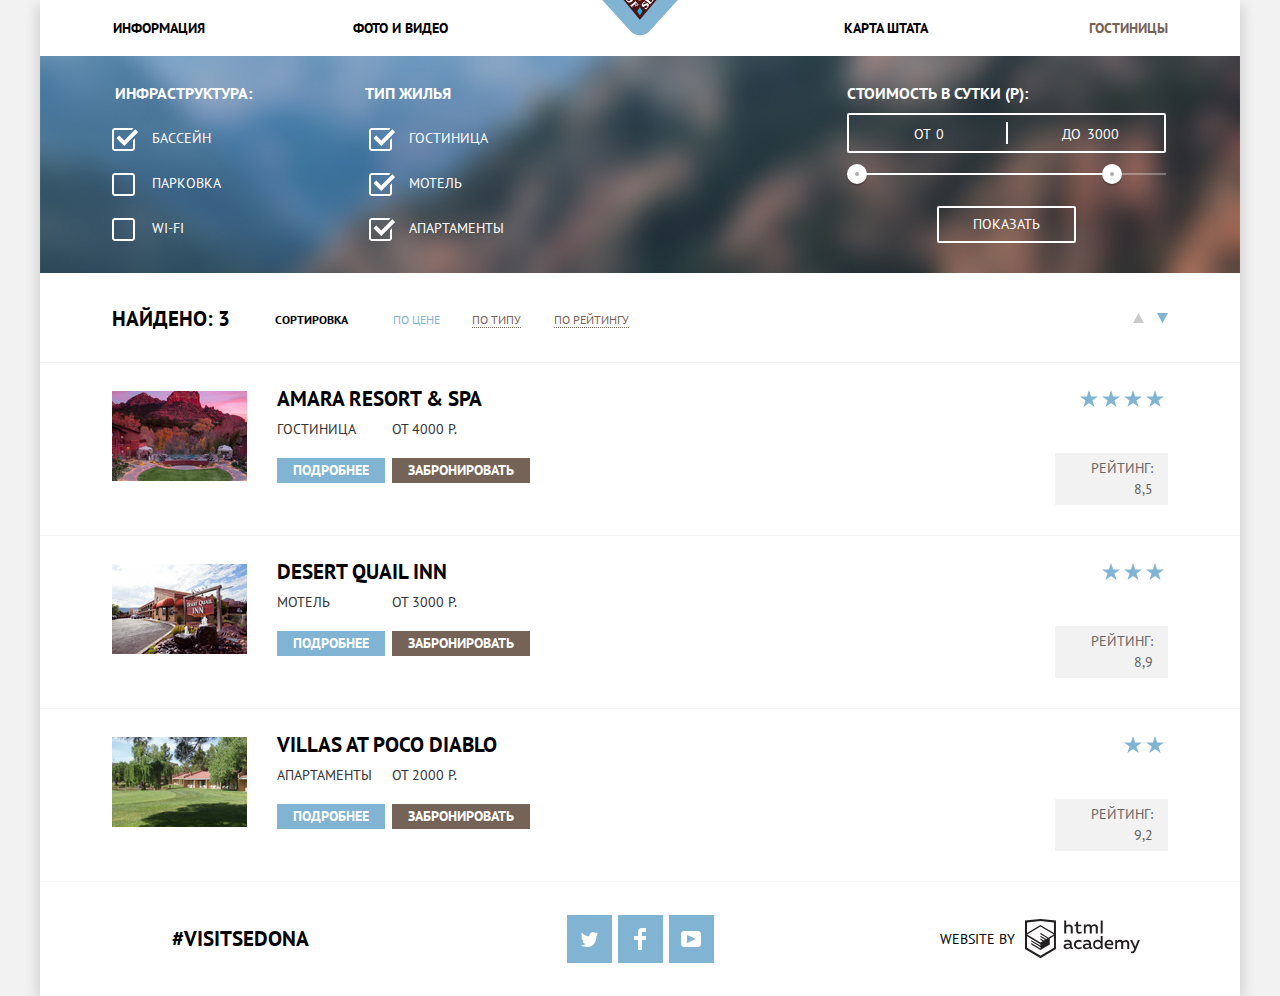
==== commit 76f72bd8: "Вторая отправка на защиту" ====
--- a/catalog.html
+++ b/catalog.html
@@ -1,178 +1,258 @@
 <!DOCTYPE html>
-<html lang="en">
+<html lang="ru">
 	<head>
-		<meta charset="UTF-8">
-		<title>Sedona-hotels</title>
+		<meta charset="utf-8">
+		<title>HTML Academy: Седона</title>
 		<link href="https://fonts.googleapis.com/css?family=PT+Sans:400,700&amp;subset=cyrillic" rel="stylesheet">
 		<link rel="stylesheet" href="css/normalize.css">
-		<link rel="stylesheet" href="css/style.css">
+		<link rel="stylesheet" href="css/style.min.css">
 	</head>
 	<body>
 		<div class="page-wrapper">
-			<header>
+			<header class="main-header">
 				<nav class="main-navigation">
-					<a class="main-header-logo" href="index.html">
-						<img src="img/logo-sedona.svg" width="140" height="72" alt="Логотип «City of Sedona»">
+					<a href="index.html" class="main-header-logo">
+						<img src="img/logo.svg" width="140" height="72" alt="Логотип города Седона">
 					</a>
 					<ul class="site-navigation">
-						<li class="site-navigation-item"><a href="#">Информация</a></li>
-						<li class="site-navigation-item"><a href="#">Фото и видео</a></li>
-						<li class="site-navigation-item"><a href="#">Карта штата</a></li>
-						<li class="site-navigation-item active"><a>Гостиницы</a></li>
-					</ul>  
+						<li><a href="#">Информация</a></li>
+						<li><a href="#">Фото и видео</a></li>
+						<li><a href="#">Карта штата</a></li>
+						<li class="site-navigation-current"><a href="catalog.html">Гостиницы</a></li>
+					</ul>
 				</nav>
-			</header> 
-            <section class="hotel-filter">
-				<form action="https://echo.htmlacademy.ru/" method="get" class="hotel-filter-form">
-					<div class="hotel-filter-items">
-						<h2 class="hotel-filter-title">Инфраструктура: </h2>
-						<input class="checkbox" type="checkbox" name="pool" id="pool" checked>
-						<label for="pool">Бассеин</label>
-						<input class="checkbox" type="checkbox" name="parking" id="parking">
-						<label for="parking">Парковка</label>
-						<input class="checkbox" type="checkbox" name="wifi" id="wifi">
-						<label for="wifi">Wifi</label>
+			</header>
+			<main>
+				<section class="hotel-filters">
+					<form class="filter" method="get" action="https://echo.htmlacademy.ru">
+						<fieldset class="infrastructure">
+							<legend>Инфраструктура:</legend>
+							<ul>
+								<li class="filter-option">
+									<input class="visually-hidden filter-input filter-input-checkbox" type="checkbox" name="pool" id="filter-pool" checked>
+									<label for="filter-pool">Бассейн</label>
+								</li>
+								<li class="filter-option">
+									<input class="visually-hidden filter-input filter-input-checkbox" type="checkbox" name="parking" id="filter-parking">
+									<label for="filter-parking">Парковка</label>
+								</li>
+								<li class="filter-option">
+									<input class="visually-hidden filter-input filter-input-checkbox" type="checkbox" name="wifi" id="filter-wifi">
+									<label for="filter-wifi">Wi-fi</label>
+								</li>
+							</ul>
+						</fieldset>
+						<fieldset class="type">
+							<legend>Тип жилья</legend>
+							<ul>
+								<li class="filter-option">
+									<input class="visually-hidden filter-input filter-input-checkbox" type="checkbox" name="hotel" id="filter-hotel" checked>
+									<label for="filter-hotel">Гостиница</label>
+								</li>
+								<li class="filter-option">
+									<input class="visually-hidden filter-input filter-input-checkbox" type="checkbox" name="motel" id="filter-motel" checked>
+									<label for="filter-motel">Мотель</label>
+								</li>
+								<li class="filter-option">
+									<input class="visually-hidden filter-input filter-input-checkbox" type="checkbox" name="apartments" id="filter-apartments" checked>
+									<label for="filter-apartments">Апартаменты</label>
+								</li>
+							</ul>
+						</fieldset>
+						<fieldset class="cost">
+							<legend>Стоимость в сутки (р):</legend>
+							<div class="cost-range">
+								<label class="min-price" for="from-range">От <input type="text" name="range-field" id="from-range" value="0"></label>
+								<label class="max-price" for="to-range">До <input type="text" name="range-field" id="to-range" value="3000"></label>
+							</div>
+							<div class="range-controls">
+								<div class="range-scale">
+									<div class="bar"></div>
+								</div>
+								<div class="range-toggle range-toggle-min"></div>
+								<div class="range-toggle range-toggle-max"></div>
+							</div>
+							<button type="submit" class="filter-button button">
+								Показать
+							</button>
+						</fieldset>
+					</form>
+				</section>
+				<section class="sorting-filters">
+					<div class="wrapper">
+						<p>Найдено: 3</p>
 					</div>
-					<div class="hotel-filter-items">
-						<h2 class="hotel-filter-title">Тип жилья: </h2>
-						<input class="checkbox" type="checkbox" name="hotel" id="hotel" checked>
-						<label for="hotel">Гостиница</label>
-						<input class="checkbox" type="checkbox" name="motel" id="motel" checked>
-						<label for="motel">Мотель</label>
-						<input class="checkbox" type="checkbox" name="apartment" id="apartment" checked>
-						<label for="apartment">Апартаменты</label>
+					<div class="sorting">
+						<h2 class="sorting-title">Сортировка</h2>
+						<ul class="sorting-list">
+							<li class="sorting-item sorting-item-active">
+								<a href="#">По цене</a>
+							</li>
+							<li class="sorting-item">
+								<a href="#">По типу</a>
+							</li>
+							<li class="sorting-item">
+								<a href="#">По рейтингу</a>
+							</li>
+						</ul>
+						<ul class="sorting-arrows">
+							<li class="sorting-arrow-up">
+								<a href="#">Вверх</a>
+								<svg xmlns="http://www.w3.org/2000/svg" width="11" height="10" viewBox="0 0 11 10">
+									<path fill="#231F20" d="M5.5 0L0 10h11z"/>
+								</svg>
+							</li>
+							<li class="sorting-arrow-down sorting-arrow-down-active">
+								<a href="#">Вниз</a>
+								<svg xmlns="http://www.w3.org/2000/svg" width="11" height="10" viewBox="0 0 11 10">
+									<path fill="#231F20" d="M5.5 10L0 0h11"/>
+								</svg>
+							</li>
+						</ul>
 					</div>
-					<div class="price-per-day">
-						<div class="price-filter-title">Стоимость в сутки (р):</div>
-						<div class="price-indicator">
-							<label class="min-price">от <input type="text" name="min-price" value="0"></label>
-							<label class="max-price">до <input type="text" name="max-price" value="3000"></label>
-						</div>
-						<div class="price-range">
-							<div class="scale">
-								<div class="bar"></div>
-							</div>
-							<div class="range-btn range-btn-min"></div>
-							<div class="range-btn range-btn-max"></div>
-						</div>
-						<button class="result-btn" type="submit">Показать</button>
-					</div>
-				</form>
-			    <div class="sorting">
-					<h2 class="hotel-sorting-title">Найдено: 3</h2>
-					<p>Сортировка:</p>
-					<ul class="sorting-list">
-						<li><a class="sorting-item active" href="#">По цене</a></li>
-						<li><a class="sorting-item" href="#">По типу</a></li>
-						<li><a class="sorting-item" href="#">По рейтингу</a></li>
+				</section>
+				<section class="catalog">
+					<h2 class="visually-hidden">Список гостиниц</h2>
+					<ul class="catalog-list">
+						<li class="catalog-item">
+							<div class="catalog-item-image">
+								<a href="catalog-item.html">
+									<img src="img/amara-resort.jpg" width="135" height="90" alt="Гостиница Amara Resort & Spa">
+								</a>
+							</div>
+							<div class="catalog-item-info">
+								<h3>
+									<a href="catalog-item.html">Amara Resort & Spa</a>
+								</h3>
+								<div class="catalog-item-price summary column">
+									<div>
+										<p>Гостиница</p>
+										<a class="button" href="#">Подробнее</a>
+									</div>
+									<div>
+										<p>От 4000 Р.</p>
+										<a class="button-order" href="#">Забронировать</a>
+									</div>
+								</div>
+							</div>
+							<div class="catalog-item-rate">
+								<div class="stars">
+									Звёзды
+									<span></span>
+									<span></span>
+									<span></span>
+									<span></span>
+								</div>
+								<p class="rate summary">Рейтинг: 8,5</p>
+							</div>
+						</li>
+						<li class="catalog-item">
+							<div class="catalog-item-image">
+								<a href="catalog-item.html">
+									<img src="img/desert-quail.jpg" width="135" height="90" alt="Мотель Desert Quail Inn">
+								</a>
+							</div>
+							<div class="catalog-item-info">
+								<h3>
+									<a href="catalog-item.html">Desert Quail Inn</a>
+								</h3>
+								<div class="catalog-item-price summary column">
+									<div>
+										<p>Мотель</p>
+										<a class="button" href="#">Подробнее</a>
+									</div>
+									<div>
+										<p>От 3000 Р.</p>
+										<a class="button-order" href="#">Забронировать</a>
+									</div>
+								</div>
+							</div>
+							<div class="catalog-item-rate">
+								<div class="stars">
+									Звёзды
+									<span></span>
+									<span></span>
+									<span></span>
+								</div>
+								<p class="rate summary">Рейтинг: 8,9</p>
+							</div>
+						</li>
+						<li class="catalog-item">
+							<div class="catalog-item-image">
+								<a href="catalog-item.html">
+									<img src="img/villas.jpg" width="135" height="90" alt="Апартаменты Villas at Poco Diablo">
+								</a>
+							</div>
+							<div class="catalog-item-info">
+								<h3>
+									<a href="catalog-item.html">Villas at Poco Diablo</a>
+								</h3>
+								<div class="catalog-item-price summary column">
+									<div>
+										<p>Апартаменты</p>
+										<a class="button" href="#">Подробнее</a>
+									</div>
+									<div>
+										<p>От 2000 Р.</p>
+										<a class="button-order" href="#">Забронировать</a>
+									</div>
+								</div>
+							</div>
+							<div class="catalog-item-rate">
+								<div class="stars">
+									Звёзды
+									<span></span>
+									<span></span>
+								</div>
+								<p class="rate summary">Рейтинг: 9,2</p>
+							</div>
+						</li>
 					</ul>
-					<div class="sorting-pointers">
-						<a href="#" class="pointer pointer-up" aria-label="По возрастанию"><svg xmlns="http://www.w3.org/2000/svg" width="11" height="10" viewBox="0 0 11 10">
-                            <path d="M5.5 0L0 10h11z" /></svg>
-						</a>
-						<a href="#" class="pointer pointer-down active" aria-label="По убыванию"><svg xmlns="http://www.w3.org/2000/svg" width="11" height="10" viewBox="0 0 11 10">
-                            <path d="M5.5 10L0 0h11" /></svg></a>
-					</div>
+				</section>
+			</main>
+			<footer class="inner-footer">
+				<div class="footer-hashtag">
+					<b>#visitsedona</b>
 				</div>
-            </section>
-            <section class="hotels-catalog" >
-				<ul class="catalog-list">
-					<li class="catalog-item">
-						<a class="catalog-item-image" href="#">
-							<img src="img/amara-hotel.jpg" width="135" height="90" alt="Amara resort picture">
-						</a>
-						<div class="catalog-item-info">
-							<h2 class="catalog-item-title" >
-								<a href="#">Amara resort & spa</a>
-							</h2>
-                           <span>Гостиница</span>
-                           <span>От 4000 Р.</span>
-                           <a class="btn" href="#">Подробнее</a>
-                           <a class="btn btn-dark" href="#">Забронировать</a>
-						</div>
-						<div class="hotels-rating">
-							<div class="rating">
-								<span class="catalog-item-stars" aria-label="Четыре звезды"></span>
-							</div>
-							<p class="catalog-item-rating">Рейтинг: 8,5</p>
-						</div>
-					</li>
-					<li class="catalog-item">
-						<a class="catalog-item-image" href="#">
-							<img src="img/desert-hotel.jpg" width="135" height="90" alt="Desert quail inn picture">
-						</a>
-						<div class="catalog-item-info">
-							<h2 class="catalog-item-title" >
-								<a href="#">Desert quail inn</a>
-							</h2>
-                           <span>Мотель</span>
-                           <span>От 3000 Р.</span>
-                           <a class="btn" href="#">Подробнее</a>
-                           <a class="btn btn-dark" href="#">Забронировать</a>
-						</div>
-						<div class="hotels-rating">
-							<div class="rating">
-								<span class="catalog-item-stars three-stars" aria-label="Три звезды"></span>
-							</div>
-							<p class="catalog-item-rating">Рейтинг: 8,9</p>
-						</div>
-					</li>
-					<li class="catalog-item">
-						<a class="catalog-item-image" href="#">
-							<img src="img/villas-hotel.jpg" width="135" height="90" alt="Villas at poco diablo picture">
-						</a>
-						<div class="catalog-item-info">
-							<h2 class="catalog-item-title" > 
-								<a href="#">Villas at poco diablo</a>
-							</h2>
-                           <span>Апартаменты</span>
-                           <span>От 2000 Р.</span>
-                           <a class="btn" href="#">Подробнее</a>
-                           <a class="btn btn-dark" href="#">Забронировать</a>
-						</div>
-						<div class="hotels-rating">
-							<div class="rating">
-								<span class="catalog-item-stars two-stars" aria-label="Две звезды"></span>
-							</div>
-							<p class="catalog-item-rating">Рейтинг: 9,2</p>
-						</div>
-					</li>
-				</ul>
-			</section>
-	       <footer class="main-footer">
-				<p class="footer-hashtag">#visitsedona</p>
-			<ul class="footer-social-list">
-				<li>
-					<a class="social-link twitter" href="#">
-						<svg xmlns="http://www.w3.org/2000/svg" xmlns:xlink="http://www.w3.org/1999/xlink" width="17" height="15" viewBox="0 0 17 15">
-						<path d="M10.95.144c1.685-.496 2.984.27 3.577 1.179.673-.231 1.331-.481 2.011-.708a2.345 2.345 0 0 1-.857 1.768c.685.17 1.304-.491 1.304-.491-.169 1-1.006 1.788-1.563 2.024-.231 6.75-3.175 11.217-10.077 11.082h-.446c-.41 0-4.164-.46-4.898-1.887 2.271.196 3.893-.422 4.693-1.177-.96-.3-2.679-.477-2.979-2.95.349.106.564.228 1.19.119C1.705 8.247.374 7.53.448 5.33c.285.328 1.067.536 1.34.472C1.085 5.561-.182 2.442.894.85c1.818 1.854 3.735 3.606 7.152 3.773C8.254 2.33 9.183.793 10.95.144z" />
+				<div class="footer-social">
+					<ul>
+						<li>
+							<a class="social-button" href="#">
+								<span class="visually-hidden">Twitter</span>
+								<svg xmlns="http://www.w3.org/2000/svg" xmlns:xlink="http://www.w3.org/1999/xlink" width="17" height="15" viewBox="0 0 17 15">
+									<path fill="#FFF" d="M10.95.144c1.685-.496 2.984.27 3.577 1.179.673-.231 1.331-.481 2.011-.708a2.345 2.345 0 0 1-.857 1.768c.685.17 1.304-.491 1.304-.491-.169 1-1.006 1.788-1.563 2.024-.231 6.75-3.175 11.217-10.077 11.082h-.446c-.41 0-4.164-.46-4.898-1.887 2.271.196 3.893-.422 4.693-1.177-.96-.3-2.679-.477-2.979-2.95.349.106.564.228 1.19.119C1.705 8.247.374 7.53.448 5.33c.285.328 1.067.536 1.34.472C1.085 5.561-.182 2.442.894.85c1.818 1.854 3.735 3.606 7.152 3.773C8.254 2.33 9.183.793 10.95.144z"/>
+								</svg>
+							</a>
+						</li>
+						<li>
+							<a class="social-button" href="#">
+								<span class="visually-hidden">Facebook</span>
+								<svg xmlns="http://www.w3.org/2000/svg" width="12" height="22" viewBox="0 0 12 22">
+									<path fill="#FFF" d="M12 4V0H8a4 4 0 0 0-4 4v4H0v4h4v10h4V12h4V8H8V4h4z"/>
+								</svg>
+							</a>
+						</li>
+						<li>
+							<a class="social-button" href="#">
+								<span class="visually-hidden">Youtube</span>
+								<svg xmlns="http://www.w3.org/2000/svg" xmlns:xlink="http://www.w3.org/1999/xlink" width="20" height="16" viewBox="0 0 20 16">
+									<path fill="#FFF" d="M17 0H3C1.35 0 0 1.35 0 3v10c0 1.65 1.35 3 3 3h14c1.65 0 3-1.35 3-3V3c0-1.65-1.35-3-3-3zM6.027 11.998V4.002L15.014 8l-8.987 3.998z"/>
+								</svg>
+							</a>
+						</li>
+					</ul>
+				</div>
+				<div class="footer-copyright">
+					<b>Website by</b>
+					<a class="button copyright-button" href="https://htmlacademy.ru/intensive/htmlcss">
+						<span class="visually-hidden">HTML Academy</span>
+						<svg id="Layer_1" data-name="Layer 1" xmlns="http://www.w3.org/2000/svg" viewBox="0 0 108.08 36.85">
+							<title>logo-htmlacademy-small1</title>
+							<path d="M44.61,26.88a2,2,0,0,0,.55-0.1v1.33a3.25,3.25,0,0,1-1.18.21,1.67,1.67,0,0,1-1.67-1,4.84,4.84,0,0,1-3.14,1.08c-1.51,0-2.91-.83-2.91-2.55,0-2.13,2-2.79,3.71-2.79a11.08,11.08,0,0,1,2.17.25v-0.3c0-1-.76-1.77-2.19-1.77a7.42,7.42,0,0,0-3,.64v-1.7a10.21,10.21,0,0,1,3.19-.55c2.36,0,3.81,1.12,3.81,3.65v3a0.54,0.54,0,0,0,.49.59h0.17Zm-6.44-1.13A1.35,1.35,0,0,0,39.63,27h0.11a3.39,3.39,0,0,0,2.41-1V24.58a9.72,9.72,0,0,0-1.81-.21c-1,0-2.16.33-2.16,1.38h0Zm12.36-6.11a5,5,0,0,1,2.57.64V22a4.08,4.08,0,0,0-2.3-.7,2.75,2.75,0,1,0,0,5.49,5,5,0,0,0,2.43-.64v1.71a6.27,6.27,0,0,1-2.76.57A4.21,4.21,0,0,1,46,24.51q0-.21,0-0.41a4.32,4.32,0,0,1,4.18-4.46h0.38Zm12.17,7.24a2,2,0,0,0,.55-0.1v1.33a3.25,3.25,0,0,1-1.18.21,1.67,1.67,0,0,1-1.67-1,4.84,4.84,0,0,1-3.14,1.08c-1.51,0-2.91-.83-2.91-2.55,0-2.13,2-2.79,3.71-2.79a11.08,11.08,0,0,1,2.17.25v-0.3c0-1-.76-1.77-2.19-1.77a7.42,7.42,0,0,0-3,.64v-1.7a10.21,10.21,0,0,1,3.19-.55c2.36,0,3.81,1.12,3.81,3.65v3a0.54,0.54,0,0,0,.49.59h0.17Zm-6.44-1.13A1.35,1.35,0,0,0,57.73,27h0.11a3.39,3.39,0,0,0,2.41-1V24.58a9.72,9.72,0,0,0-1.81-.21c-1.06,0-2.16.33-2.16,1.38h0ZM73,16V28.2H71.35V26.88a3.88,3.88,0,0,1-3.19,1.54,4.4,4.4,0,0,1,0-8.78,3.81,3.81,0,0,1,3,1.3V16H73Zm-4.53,5.22a2.76,2.76,0,1,0,0,5.52A2.86,2.86,0,0,0,71.15,25V23A2.91,2.91,0,0,0,68.49,21.27ZM79,19.64c3.31,0,4.46,2.68,3.92,5.09H76.7c0.21,1.5,1.67,2.11,3.19,2.11a6.11,6.11,0,0,0,2.64-.59v1.6a7.14,7.14,0,0,1-3,.57C77,28.42,74.78,27,74.78,24a4.18,4.18,0,0,1,4-4.39H79Zm0.09,1.54a2.28,2.28,0,0,0-2.44,2.1v0.06H81.3A2,2,0,0,0,79.13,21.18Zm5.73,7V19.87h1.65v1a3.81,3.81,0,0,1,2.78-1.27A2.86,2.86,0,0,1,91.89,21a4.12,4.12,0,0,1,2.91-1.33A3.06,3.06,0,0,1,98,23V28.2h-1.9V23.05a1.59,1.59,0,0,0-1.42-1.75H94.42a2.8,2.8,0,0,0-2.07,1.12V28.2h-1.9V23.05A1.59,1.59,0,0,0,89,21.31H88.8a3,3,0,0,0-2.21,1.29v5.63H84.86Zm21.31-8.33h1.9l-3.91,9.46c-0.9,2.17-2.09,2.86-3.35,2.86a4.76,4.76,0,0,1-1.1-.14V30.46a2.86,2.86,0,0,0,.85.12c0.9,0,1.58-.64,2.07-1.9l0.17-.42-4-8.4h2l2.86,6.29ZM38.73,1.46V6.22a3.81,3.81,0,0,1,2.7-1.14,3.25,3.25,0,0,1,3.44,3.4v5.15H43V8.72a1.81,1.81,0,0,0-1.61-2h-0.3a2.93,2.93,0,0,0-2.32,1.39v5.52h-1.9V1.46h1.9ZM49.94,2.31v3h3V6.91h-3v3.81c0,1.1.5,1.46,1.58,1.46a4.49,4.49,0,0,0,1.69-.33v1.6A6.8,6.8,0,0,1,51,13.8a2.55,2.55,0,0,1-2.86-2.74V6.89H46.58V5.26h1.5V2.74Zm5.4,11.31V5.28H57v1A3.81,3.81,0,0,1,59.77,5a2.86,2.86,0,0,1,2.6,1.33A4.12,4.12,0,0,1,65.28,5,3.06,3.06,0,0,1,68.44,8.4v5.21h-1.9V8.46a1.59,1.59,0,0,0-1.42-1.75H64.89a2.8,2.8,0,0,0-2.07,1.12v5.78h-1.9V8.46A1.59,1.59,0,0,0,59.5,6.71H59.27A3,3,0,0,0,57.06,8v5.63H55.34ZM71.17,1.45H73V13.6H71.17V1.45ZM14.71,0H14.55L0,1.54V28.21l14.55,8.66,14.55-8.66V1.54Zm12.5,27.1L14.55,34.64,1.9,27.12V16.18l12.59,7.5V25L5.86,19.9v1.31l8.68,5.21v1.39L5.87,22.65V24l8.68,5.21,8.75-5.24V18.31L27.2,16V27.12Zm0-12.53-3.48,2-1.6,1L14.51,13v1.31L21,18.23H21l-0.14.09-1,.54-5.37-3.2V17l4.24,2.52-1,.67-3.2-1.9v1.31l2.1,1.24L14.5,22.1,2,14.65,14.51,7.11Zm0-1.32L14.49,5.76,1.91,13.25v-10L14.56,1.92,27.21,3.25v10h0Z" transform="translate(0 -0.02)" fill="#231f20"/>
 						</svg>
 					</a>
-				</li> 
-				<li>
-					<a class="social-link facebook" href="#">
-						<svg xmlns="http://www.w3.org/2000/svg" width="12" height="22" viewBox="0 0 12 22">
-						<path d="M12 4V0H8a4 4 0 0 0-4 4v4H0v4h4v10h4V12h4V8H8V4h4z" />
-						</svg>
-					</a>
-				</li>
-				<li>
-					<a class="social-link youtube" href="#">
-						<svg xmlns="http://www.w3.org/2000/svg" xmlns:xlink="http://www.w3.org/1999/xlink" width="20" height="16" viewBox="0 0 20 16">
-						<path d="M17 0H3C1.35 0 0 1.35 0 3v10c0 1.65 1.35 3 3 3h14c1.65 0 3-1.35 3-3V3c0-1.65-1.35-3-3-3zM6.027 11.998V4.002L15.014 8l-8.987 3.998z" />
-						</svg>
-					</a>
-				</li>
-			</ul>
-			<p class="footer-copyright">
-				website by
-				<a href="https://htmlacademy.ru">
-					<svg class="htmlacademy" id="Layer_1" data-name="Layer 1" xmlns="http://www.w3.org/2000/svg" viewBox="0 0 108.08 36.85">
-					<path d="M44.61,26.88a2,2,0,0,0,.55-0.1v1.33a3.25,3.25,0,0,1-1.18.21,1.67,1.67,0,0,1-1.67-1,4.84,4.84,0,0,1-3.14,1.08c-1.51,0-2.91-.83-2.91-2.55,0-2.13,2-2.79,3.71-2.79a11.08,11.08,0,0,1,2.17.25v-0.3c0-1-.76-1.77-2.19-1.77a7.42,7.42,0,0,0-3,.64v-1.7a10.21,10.21,0,0,1,3.19-.55c2.36,0,3.81,1.12,3.81,3.65v3a0.54,0.54,0,0,0,.49.59h0.17Zm-6.44-1.13A1.35,1.35,0,0,0,39.63,27h0.11a3.39,3.39,0,0,0,2.41-1V24.58a9.72,9.72,0,0,0-1.81-.21c-1,0-2.16.33-2.16,1.38h0Zm12.36-6.11a5,5,0,0,1,2.57.64V22a4.08,4.08,0,0,0-2.3-.7,2.75,2.75,0,1,0,0,5.49,5,5,0,0,0,2.43-.64v1.71a6.27,6.27,0,0,1-2.76.57A4.21,4.21,0,0,1,46,24.51q0-.21,0-0.41a4.32,4.32,0,0,1,4.18-4.46h0.38Zm12.17,7.24a2,2,0,0,0,.55-0.1v1.33a3.25,3.25,0,0,1-1.18.21,1.67,1.67,0,0,1-1.67-1,4.84,4.84,0,0,1-3.14,1.08c-1.51,0-2.91-.83-2.91-2.55,0-2.13,2-2.79,3.71-2.79a11.08,11.08,0,0,1,2.17.25v-0.3c0-1-.76-1.77-2.19-1.77a7.42,7.42,0,0,0-3,.64v-1.7a10.21,10.21,0,0,1,3.19-.55c2.36,0,3.81,1.12,3.81,3.65v3a0.54,0.54,0,0,0,.49.59h0.17Zm-6.44-1.13A1.35,1.35,0,0,0,57.73,27h0.11a3.39,3.39,0,0,0,2.41-1V24.58a9.72,9.72,0,0,0-1.81-.21c-1.06,0-2.16.33-2.16,1.38h0ZM73,16V28.2H71.35V26.88a3.88,3.88,0,0,1-3.19,1.54,4.4,4.4,0,0,1,0-8.78,3.81,3.81,0,0,1,3,1.3V16H73Zm-4.53,5.22a2.76,2.76,0,1,0,0,5.52A2.86,2.86,0,0,0,71.15,25V23A2.91,2.91,0,0,0,68.49,21.27ZM79,19.64c3.31,0,4.46,2.68,3.92,5.09H76.7c0.21,1.5,1.67,2.11,3.19,2.11a6.11,6.11,0,0,0,2.64-.59v1.6a7.14,7.14,0,0,1-3,.57C77,28.42,74.78,27,74.78,24a4.18,4.18,0,0,1,4-4.39H79Zm0.09,1.54a2.28,2.28,0,0,0-2.44,2.1v0.06H81.3A2,2,0,0,0,79.13,21.18Zm5.73,7V19.87h1.65v1a3.81,3.81,0,0,1,2.78-1.27A2.86,2.86,0,0,1,91.89,21a4.12,4.12,0,0,1,2.91-1.33A3.06,3.06,0,0,1,98,23V28.2h-1.9V23.05a1.59,1.59,0,0,0-1.42-1.75H94.42a2.8,2.8,0,0,0-2.07,1.12V28.2h-1.9V23.05A1.59,1.59,0,0,0,89,21.31H88.8a3,3,0,0,0-2.21,1.29v5.63H84.86Zm21.31-8.33h1.9l-3.91,9.46c-0.9,2.17-2.09,2.86-3.35,2.86a4.76,4.76,0,0,1-1.1-.14V30.46a2.86,2.86,0,0,0,.85.12c0.9,0,1.58-.64,2.07-1.9l0.17-.42-4-8.4h2l2.86,6.29ZM38.73,1.46V6.22a3.81,3.81,0,0,1,2.7-1.14,3.25,3.25,0,0,1,3.44,3.4v5.15H43V8.72a1.81,1.81,0,0,0-1.61-2h-0.3a2.93,2.93,0,0,0-2.32,1.39v5.52h-1.9V1.46h1.9ZM49.94,2.31v3h3V6.91h-3v3.81c0,1.1.5,1.46,1.58,1.46a4.49,4.49,0,0,0,1.69-.33v1.6A6.8,6.8,0,0,1,51,13.8a2.55,2.55,0,0,1-2.86-2.74V6.89H46.58V5.26h1.5V2.74Zm5.4,11.31V5.28H57v1A3.81,3.81,0,0,1,59.77,5a2.86,2.86,0,0,1,2.6,1.33A4.12,4.12,0,0,1,65.28,5,3.06,3.06,0,0,1,68.44,8.4v5.21h-1.9V8.46a1.59,1.59,0,0,0-1.42-1.75H64.89a2.8,2.8,0,0,0-2.07,1.12v5.78h-1.9V8.46A1.59,1.59,0,0,0,59.5,6.71H59.27A3,3,0,0,0,57.06,8v5.63H55.34ZM71.17,1.45H73V13.6H71.17V1.45ZM14.71,0H14.55L0,1.54V28.21l14.55,8.66,14.55-8.66V1.54Zm12.5,27.1L14.55,34.64,1.9,27.12V16.18l12.59,7.5V25L5.86,19.9v1.31l8.68,5.21v1.39L5.87,22.65V24l8.68,5.21,8.75-5.24V18.31L27.2,16V27.12Zm0-12.53-3.48,2-1.6,1L14.51,13v1.31L21,18.23H21l-0.14.09-1,.54-5.37-3.2V17l4.24,2.52-1,.67-3.2-1.9v1.31l2.1,1.24L14.5,22.1,2,14.65,14.51,7.11Zm0-1.32L14.49,5.76,1.91,13.25v-10L14.56,1.92,27.21,3.25v10h0Z" transform="translate(0 -0.02)" />
-					</svg>
-				</a>
-			</p>
+				</div>
 			</footer>
 		</div>
 	</body>
-</html>+</html>
--- a/css/style.min.css
+++ b/css/style.min.css
@@ -0,0 +1 @@
+body {margin: 0;padding: 0;position: relative;font-family: "PT Sans", Arial, sans-serif;font-size: 14px;line-height: 26px;font-weight: 700;color: #000000;text-transform: uppercase;background-color: #f2f2f2;}a {text-decoration: none;}.no-js .modal-search {display: block;}.visually-hidden, input[type="checkbox"].visually-hidden {position: absolute;width: 1px;height: 1px;margin: -1px;border: 0;padding: 0;white-space: nowrap;-webkit-clip-path: inset(100%);clip-path: inset(100%);clip: rect(0 0 0 0);overflow: hidden;}.page-wrapper {width: 1200px;margin: 0 auto;background-color: #ffffff;-webkit-box-shadow: 0 5px 15px rgba(0,1,1,.2);box-shadow: 0 5px 15px rgba(0,1,1,.2);}.page-wrapper main {position: relative;text-align: center;}.main-header {background-color: #ffffff;min-height: 55px;}.main-navigation {position: relative;color: #000000;}.main-header-logo {display: block;-ms-flex-item-align: center;-ms-grid-row-align: center;align-self: center;position: absolute;left: 50%;-webkit-transform: translateX(-50%);-ms-transform: translateX(-50%);transform: translateX(-50%);z-index: 1;width: 140px;height: 72px;}.site-navigation {display: -webkit-box;display: -ms-flexbox;display: flex;-webkit-box-align: center;-ms-flex-align: center;align-items: center;width: 1055px;margin: 0 auto;padding: 15px 0;list-style: none;}.site-navigation li {width: 240px;}.site-navigation li:nth-child(2) {margin-right: auto;}.site-navigation li:nth-child(3), .site-navigation li:nth-child(4) {text-align: right;}.site-navigation a {color: #000000;}.site-navigation a:hover {color: #81b3d2;}.site-navigation a:focus, .site-navigation a:active {color: #bdbbbc;}.site-navigation-current a {color: #766357;}.welcome {display: -webkit-box;display: -ms-flexbox;display: flex;-webkit-box-pack: center;-ms-flex-pack: center;justify-content: center;position: relative;min-height: 510px;-webkit-box-sizing: border-box;box-sizing: border-box;padding-top: 77px;margin-bottom: 60px;background-color: #9faab6;background-image: url("../img/intro-bg.jpg");background-position: center 21%;background-repeat: no-repeat;}.welcome img {display: block;width: 459px;height: 353px;}.welcome::before {content: "";position: absolute;left: 0;bottom: -2.5px;width: 100%;height: 59px;background-image: url("../img/intro-mask.svg");background-position: center bottom;background-repeat: no-repeat;}.intro {width: 440px;margin: 0 auto;margin-bottom: 27px;text-align: center;font-size: 21px;line-height: 26px;color: #000000;}.summary {margin: 0 0 52px;font-weight: normal;color: #333333;}.features {margin: 45px 0 52px;}.features-list {display: -webkit-box;display: -ms-flexbox;display: flex;-ms-flex-wrap: wrap;flex-wrap: wrap;list-style: none;margin: 0;padding: 0;}.features-list h3 {width: 155px;margin: 0 auto;margin-bottom: 22px;font-size: 21px;line-height: 21px;}.features-item {-webkit-box-flex: 1;-ms-flex-positive: 1;flex-grow: 1;}.features-item:nth-child(1) {display: -webkit-box;display: -ms-flexbox;display: flex;-ms-flex-wrap: wrap;flex-wrap: wrap;}.features-item p, .features-item span {font-size: 14px;line-height: 21px;}.features-item p {margin: 0;margin-top: 20px;}.features-description {padding: 45px 50px;-webkit-box-sizing: border-box;box-sizing: border-box;}.features-number {font-weight: normal;}.features-image {width: 800px;background-color: #81b3d2;}.features-image img {display: block;width: 800px;}.features-item:nth-child(2) {display: -webkit-box;display: -ms-flexbox;display: flex;}.features-item:nth-child(2) .features-description {-webkit-box-ordinal-group: 2;-ms-flex-order: 1;order: 1;padding: 45px;}.features-item:nth-child(4) {padding: 45px 65px;}.features-sublist{display: -webkit-box;display: -ms-flexbox;display: flex;list-style: none;-webkit-box-pack: center;-ms-flex-pack: center;justify-content: center;padding: 0;color: #000000;background-color: #ffffff;}.features-sublist-item {width: 400px;min-height: 330px;-webkit-box-sizing: border-box;box-sizing: border-box;position: relative;padding: 161px 55px 65px;}.features-sublist-item:nth-child(1)::before {content: "";width: 75px;height: 72px;position: absolute;top: 60px;left: 0;right: 0;margin: 0 auto;background-image: url("../img/house-symbol.svg");background-repeat: no-repeat;}.features-sublist-item:nth-child(2)::before {content: "";width: 74px;height: 70px;position: absolute;top: 60px;left: 0;right: 0;margin: 0 auto;background-image: url("../img/burger-symbol.svg");background-repeat: no-repeat;}.features-sublist-item:last-child::before {content: "";width: 64px;height: 76px;position: absolute;top: 55px;left: 0;right: 0;margin: 0 auto;background-image: url("../img/gift-symbol.svg");background-repeat: no-repeat;}.features-sublist-item h3, .features-sublist-item p {margin: 0 auto;}.features-sublist-item h3 {margin-bottom: 25px;}.blue-background {width: 400px;color: #ffffff;background-color: #81b3d2;}.blue-background p {color: #ffffff;}.grey-background {width: 400px;min-height: 254px;-webkit-box-sizing: border-box;box-sizing: border-box;padding: 45px 75px;color: #000000;background-color: #eeeeee;}.search-hotel h2 {margin: 0;margin-bottom: 25px;font-size: 30px;line-height: 36px;color: #000000;}.search-hotel p {margin: 0 20px;margin-bottom: 46px;line-height: 24px;}.modal-open-button {display: inline-block;width: 570px;-webkit-box-sizing: border-box;box-sizing: border-box;position: relative;z-index: 3;padding: 30px 25px;vertical-align: center;text-align: center;font-size: 21px;line-height: 26px;font-weight: 700;color: #ffffff;text-transform: uppercase;background-color: #766357;border: none;}.modal-open-button:hover {background-color: #604e43;}.modal-open-button:focus, .modal-open-button:active {background-color: #503e33;color: rgba(255, 255, 255, 0.3);}@-webkit-keyframes slide {0% {-webkit-transform: translateY(-88px);transform: translateY(-88px);}20% {-webkit-transform: translateY(-78px);transform: translateY(-78px);}30% {-webkit-transform: translateY(-68px);transform: translateY(-68px);}40% {-webkit-transform: translateY(-58px);transform: translateY(-58px);}50% {-webkit-transform: translateY(-48px);transform: translateY(-48px);}60% {-webkit-transform: translateY(-38px);transform: translateY(-38px);}70% {-webkit-transform: translateY(-28px);transform: translateY(-28px);}80% {-webkit-transform: translateY(-18px);transform: translateY(-18px);}90% {-webkit-transform: translateY(-8px);transform: translateY(-8px);}100% {-webkit-transform: translateY(0px);transform: translateY(0px);}}@keyframes slide {0% {-webkit-transform: translateY(-88px);transform: translateY(-88px);}20% {-webkit-transform: translateY(-78px);transform: translateY(-78px);}30% {-webkit-transform: translateY(-68px);transform: translateY(-68px);}40% {-webkit-transform: translateY(-58px);transform: translateY(-58px);}50% {-webkit-transform: translateY(-48px);transform: translateY(-48px);}60% {-webkit-transform: translateY(-38px);transform: translateY(-38px);}70% {-webkit-transform: translateY(-28px);transform: translateY(-28px);}80% {-webkit-transform: translateY(-18px);transform: translateY(-18px);}90% {-webkit-transform: translateY(-8px);transform: translateY(-8px);}100% {-webkit-transform: translateY(0px);transform: translateY(0px);}}@-webkit-keyframes shake {0%, 100% {-webkit-transform: translateX(0);transform: translateX(0);}10%, 30%, 50%, 70%, 90% {-webkit-transform: translateX(-10px);transform: translateX(-10px);}20%, 40%, 60%, 80% {-webkit-transform: translateX(10px);transform: translateX(10px);}}@keyframes shake {0%, 100% {-webkit-transform: translateX(0);transform: translateX(0);}10%, 30%, 50%, 70%, 90% {-webkit-transform: translateX(-10px);transform: translateX(-10px);}20%, 40%, 60%, 80% {-webkit-transform: translateX(10px);transform: translateX(10px);}}.modal-error {-webkit-animation: shake 0.6s;animation: shake 0.6s;}.modal-search {position: relative;z-index: 2;display: none;}.modal-show {display: block;-webkit-animation: slide 0.3s;animation: slide 0.3s;}.search-hotel-form {position: absolute;left: 0;right: 0;background-color: #ffffff;width: 570px;-webkit-box-sizing: border-box;box-sizing: border-box;margin: 0 auto;padding: 55px;}.search-hotel-form p {margin: 0;}.search-hotel-form .search-hotel-item {display: -webkit-box;display: -ms-flexbox;display: flex;-webkit-box-align: center;-ms-flex-align: center;align-items: center;margin-bottom: 25px;position: relative;text-align: left;}.search-hotel-form input {-webkit-box-sizing: border-box;box-sizing: border-box;height: 40px;font-size: 14px;font-weight: 700;line-height: 26px;text-transform: uppercase;color: #000000;background-color: #f2f2f2;border: 2px solid #f2f2f2;}::-webkit-input-placeholder {color:#000000;text-transform: uppercase;}::-moz-placeholder {color:#000000;text-transform: uppercase;opacity: 1;}:-moz-placeholder {color:#000000;text-transform: uppercase;opacity: 1;}:-ms-input-placeholder {color:#000000;text-transform: uppercase;}.search-hotel-form input:hover {background-color: #ebebeb;border: 2px solid #ebebeb;}.arrival-item input, .departure-item input {width: 350px;padding-left: 13px;margin-left: auto;}.search-hotel-item-btn {position: relative;width: 118px;padding-left: 3px;}.adult-item input, .children-item input {width: 113px;text-align: center;}.search-hotel-form .item-wrapper {display: -webkit-box;display: -ms-flexbox;display: flex;-webkit-box-pack: justify;-ms-flex-pack: justify;justify-content: space-between;padding-top: 5px;}.search-hotel-form input:focus {outline: none;background-color: transparent;border: 2px solid #ebebeb;}.search-hotel-form label {display: inline-block;margin-right: 15px;padding-left: 2px;font-size: 14px;font-weight: 700;line-height: 26px;vertical-align: center;color: #000000;}.adult-item input {margin-right: 50px;}.adult-item label {margin-right: 35px;padding-left: 1px;}.children-item label {margin-right: 25px;padding-left: 50px;}.calendar {position: absolute;top: 0;right: 0;width: 40px;height: 40px;padding: 0;font-size: 0px;background-color: transparent;border: none;outline: none;}.calendar path {opacity: 0.5;}.calendar:hover path {opacity: 1;}.calendar:focus path, .calendar:active path {fill: #81b3d2;}.minus-btn, .plus-btn {position: absolute;top: 0;width: 40px;height: 40px;padding: 0;font-size: 0px;background-color: transparent;border: none;outline: none;cursor: pointer;}.minus-btn {left: 0;}.plus-btn {right: 0;}.minus-btn::after {content: "";position: absolute;top: 50%;right: 14px;width: 12px;height: 3px;background-color: #898989;}.minus-btn:hover::after, .plus-btn:hover::before, .plus-btn:hover::after {background-color: #000000;}.minus-btn:focus::after, .minus-btn:active::after, .plus-btn:focus::before, .plus-btn:focus::after, .plus-btn:active::before, .plus-btn:active::after {background-color: #81b3d2;}.plus-btn::before {content: "";position: absolute;top: 50%;right: 15px;width: 11px;height: 3px;background-color: #898989;}.plus-btn::after {content: "";position: absolute;top: 16px;left: 18px;width: 3px;height: 11px;background-color: #898989;}.modal-search-button {display: inline-block;width: 460px;padding: 17px 20px;margin-top: 25px;font-size: 21px;line-height: 26px;font-weight: 700;color: #ffffff;vertical-align: center;text-align: center;text-transform: uppercase;background-color: #81b3d2;border: none;}.modal-search-button:hover {background-color: #669ec0;}.modal-search-button:focus, .modal-search-button:active {color: rgba(255, 255, 255, 0.3);background-color: #5496bd;}.map {position: relative;}.map iframe {display: block;height: 588px;position: relative;z-index: 1;border: 0;}.map img {position: absolute;top: 0;left: 0;display: block;width: 100%;height: 593px;}.hotel-filters {padding: 10px 72px;font-size: 14px;line-height: 21px;font-weight: normal;text-align: left;color: #ffffff;background-color: #4e555c;background-image: url("../img/filter-background.jpg");background-position: center 25%;background-repeat: no-repeat;}.filter {display: -webkit-box;display: -ms-flexbox;display: flex;}.hotel-filters fieldset {border: none;padding: 0;}.hotel-filters legend {font-size: 16px;line-height: 21px;font-weight: 700;color: #ffffff;}.hotel-filters ul {margin: 0;padding: 0;list-style: none;}.infrastructure .filter-option {margin-bottom: 24px;padding-left: 38px;}.type .filter-option {margin-bottom: 24px;padding-left: 45px;}.filter-option label {position: relative;display: block;cursor: pointer;}.filter-input-checkbox + label::before {content: "";position: absolute;width: 26px;height: 26px;top: 0;left: -40px;background-image: url("../img/checkbox-off.svg");background-repeat: no-repeat;}.filter-input-checkbox:checked + label::before {background-image: url("../img/checkbox-on.svg");background-repeat: no-repeat;}.infrastructure legend, .type legend {margin-bottom: 24px;padding-top: 17px;padding-left: 1px;}.infrastructure {margin-right: 110px;}fieldset.type {margin-right: auto;}.filter-input:hover + label, .filter-input:focus + label {color: #ffffff;}.filter-input:focus + label {outline: 1px solid #81b3d2;}.filter-input:disabled + label {color: #ffffff;opacity: 0.6;}.filter-input:disabled + label::before {opacity: 0.6;}.cost {width: 319px;text-align: left;}.cost legend {padding-top: 17px;margin-bottom: 9px;}.cost-range {position: relative;height: 36px;margin-bottom: 20px;font-size: 0;border: 2px solid #ffffff;border-radius: 2px;}.cost-range::after {content: "";position: absolute;width: 2px;height: 22px;background-color: #ffffff;top: 50%;left: 50%;-webkit-transform: translate(-50%, -50%);-ms-transform: translate(-50%, -50%);transform: translate(-50%, -50%);}.cost-range label {display: inline-block;font-size: 14px;line-height: 38px;vertical-align: top;cursor: pointer;}.cost-range .min-price {width: 90px;padding-left: 65px;}.cost-range .max-price {width: 90px;padding-left: 58px;}.cost-range input {width: 50px;height: 33px;margin: 0;color: #ffffff;font-size: 14px;line-height: 38px;background: none;border: none;}.range-controls {position: relative;margin-bottom: 31px;}.range-controls .range-scale {height: 2px;background-color: rgba(255, 255, 255, 0.3);}.range-controls .bar {width: 80%;height: 2px;background-color: #ffffff;}.range-toggle {position: absolute;top: -9px;width: 4px;height: 4px;background-color: #ababab;border: 8px solid #ffffff;border-radius: 50%;-webkit-box-shadow: 0 2px 1px 0 rgba(0, 1, 1, 0.2);box-shadow: 0 2px 1px 0 rgba(0, 1, 1, 0.2);cursor: pointer;}.range-toggle:hover {width: 5px;height: 5px;border: 9px solid #ffffff;}.range-toggle-min {left: 0;}.range-toggle-max {left: 80%;}.filter-button {display: block;margin: 0 auto;padding: 6px 34px;font-size: 14px;line-height: 21px;font-weight: normal;color: #ffffff;text-transform: uppercase;text-align: center;background-color: transparent;border: 2px solid #ffffff;border-radius: 2px;cursor: pointer;}.filter-button:hover, .filter-button:focus, .filter-button:active {color: #000000;background-color: #ffffff;}.sorting-filters {display: -webkit-box;display: -ms-flexbox;display: flex;-webkit-box-pack: justify;-ms-flex-pack: justify;justify-content: space-between;-webkit-box-align: flex-end;-ms-flex-align: flex-end;align-items: flex-end;padding: 30px 72px;font-size: 12px;line-height: 18px;}.sorting-filters p {margin: 0;font-size: 21px;line-height: 26px;color: #000000;}.sorting-filters .wrapper {width: 118px;margin-right: 40px;}.sorting {display: -webkit-box;display: -ms-flexbox;display: flex;-webkit-box-align: center;-ms-flex-align: center;align-items: center;-webkit-box-flex: 1;-ms-flex-positive: 1;flex-grow: 1;padding-top: 5px;}.sorting-title {margin: 0;font-size: 12px;line-height: 18px;color: #000000;padding-left: 5px;}.sorting-list {display: -webkit-box;display: -ms-flexbox;display: flex;justify-content: flex-start;flex-wrap: wrap;list-style: none;margin: 0;margin-right: auto;padding-left: 30px;}.sorting-item {width: 77px;margin-right: 3px;}.sorting-item:nth-child(2) {margin-right: 18px;}.sorting-item a {font-size: 12px;line-height: 18px;font-weight: 400;color: #766357;border-bottom: 1px dotted #766357;}.sorting-item a:hover {color: #81b3d2;border-bottom: 1px dotted #81b3d2;}.sorting-item a:focus, .sorting-item a:active {color: #000000;border-bottom: none;}.sorting-item-active a {color: #81b3d2;border-bottom: none;}.sorting-arrows {display: -webkit-box;display: -ms-flexbox;display: flex;width: 35px;list-style: none;font-size: 0;margin: 0;padding-top: 5px;}.sorting-arrow-up {margin-right: auto;}.sorting-arrow-up path, .sorting-arrow-down path {fill: #cacaca;}.sorting-arrow-down-active path {fill: #81b3d2;}.sorting-arrow-up:hover path, .sorting-arrow-down:hover path {fill: #000000;}.sorting-arrow-up:focus path, .sorting-arrow-up:active path, .sorting-arrow-down:focus path, .sorting-arrow-down:active path {fill: #81b3d2;}.catalog-list {margin: 0;padding: 0;list-style: none;}.catalog-item {display: -webkit-box;display: -ms-flexbox;display: flex;-webkit-box-align: start;-ms-flex-align: start;align-items: flex-start;width: 100%;-webkit-box-sizing: border-box;box-sizing: border-box;padding: 23px 72px 30px;text-align: left;border-top: 1px solid #f2f2f2;}.catalog-item:last-child {border-bottom: 1px solid #f2f2f2;}.catalog-item h3 {font-size: 21px;line-height: 26px;color: #000000;margin: 0;}.catalog-item-image {margin-top: 5px;margin-right: 30px;width: 135px;height: 90px;}.catalog-item-info {max-width: 750px;margin-right: auto;}.catalog-item-info p {margin: 0;margin-bottom: 15px;}.catalog-item a {color: #000000;}.catalog-item a:hover {color: #81b3d2;}.catalog-item a:focus, .catalog-item a:active {color: #bdbbbc;}.catalog-item-info .column {display: -webkit-box;display: -ms-flexbox;display: flex;}.catalog-item-info .column div:last-child {margin-left: 7px;}.catalog-item-price {width: 265px;padding-top: 5px;}.catalog-item-price .button, .catalog-item-price .button-order {display: inline-block;padding: 2px 16px;font-size: 14px;line-height: 21px;font-weight: 700;color: #ffffff;vertical-align: center;text-align: center;text-transform: uppercase;border: none;}.catalog-item-price .button {background-color: #81b3d2;}.catalog-item-price .button:hover {color: #ffffff;background-color: #669ec0;}.catalog-item-price .button:focus, .catalog-item-price .button:active {color: rgba(255, 255, 255, 0.3);background-color: #5496bd;}.catalog-item-price .button-order {background-color: #766357;}.catalog-item-price .button-order:hover {color: #ffffff;background-color: #604e43;}.catalog-item-price .button-order:focus, .catalog-item-price .button-order:active {color: rgba(255, 255, 255, 0.3);background-color: #503e33;}.catalog-item .summary {margin: 0;padding-top: 4px;}.catalog-item-rate {width: 113px;padding-top: 1px;text-align: right;}.stars {display: -webkit-box;display: -ms-flexbox;display: flex;-webkit-box-pack: end;-ms-flex-pack: end;justify-content: flex-end;font-size: 0;}.stars span {display: block;width: 18px;height: 17px;margin-top: 3px;margin-right: 4px;background-image: url("../img/star-rate.svg");background-repeat: no-repeat;}.catalog-item .rate {margin-top: 40px;padding: 5px 15px;font-size: 14px;line-height: 21px;font-weight: normal;color: #666666;background-color: #f2f2f2;}footer {display: -webkit-box;display: -ms-flexbox;display: flex;-webkit-box-align: center;-ms-flex-align: center;align-items: center;-webkit-box-pack: center;-ms-flex-pack: center;justify-content: center;position: absolute;bottom: 0;z-index: 1;padding: 33px 0;color: #000000;background-color: rgba(255, 255, 255, 0.9);}.inner-footer {position: static;}.footer-hashtag {font-size: 21px;line-height: 26px;width: 400px;text-align: center;}.footer-social {width: 400px;text-align: center;}.social-button {display: -webkit-box;display: -ms-flexbox;display: flex;-webkit-box-pack: center;-ms-flex-pack: center;justify-content: center;-webkit-box-align: center;-ms-flex-align: center;align-items: center;width: 45px;height: 48px;margin-left: 3px;margin-right: 3px;background-color: #81b3d2;}.social-button:hover {background-color: #669ec0;}.social-button:active path, .social-button:focus path {fill: rgba(255, 255, 255, 0.3);}.footer-social ul {display: -webkit-box;display: -ms-flexbox;display: flex;-webkit-box-pack: justify;-ms-flex-pack: justify;justify-content: center;list-style: none;margin: 0 auto;padding: 0;}.footer-copyright {display: -webkit-box;display: -ms-flexbox;display: flex;-webkit-box-pack: center;-ms-flex-pack: center;justify-content: center;-webkit-box-align: center;-ms-flex-align: center;align-items: center;width: 400px;margin: 0 auto;padding: 0;text-align: center;}.footer-copyright b {display: block;margin-right: 10px;font-size: 14px;line-height: 26px;font-weight: normal;color: #000000;}.footer-copyright a {display: block;width: 115px;height: 40px;}.footer-social svg, .footer-copyright svg {pointer-events: none;}.copyright-button:hover path {fill: #81b3d2;}.copyright-button:focus path, .copyright-button a:active path {fill: #bdbbbc;}